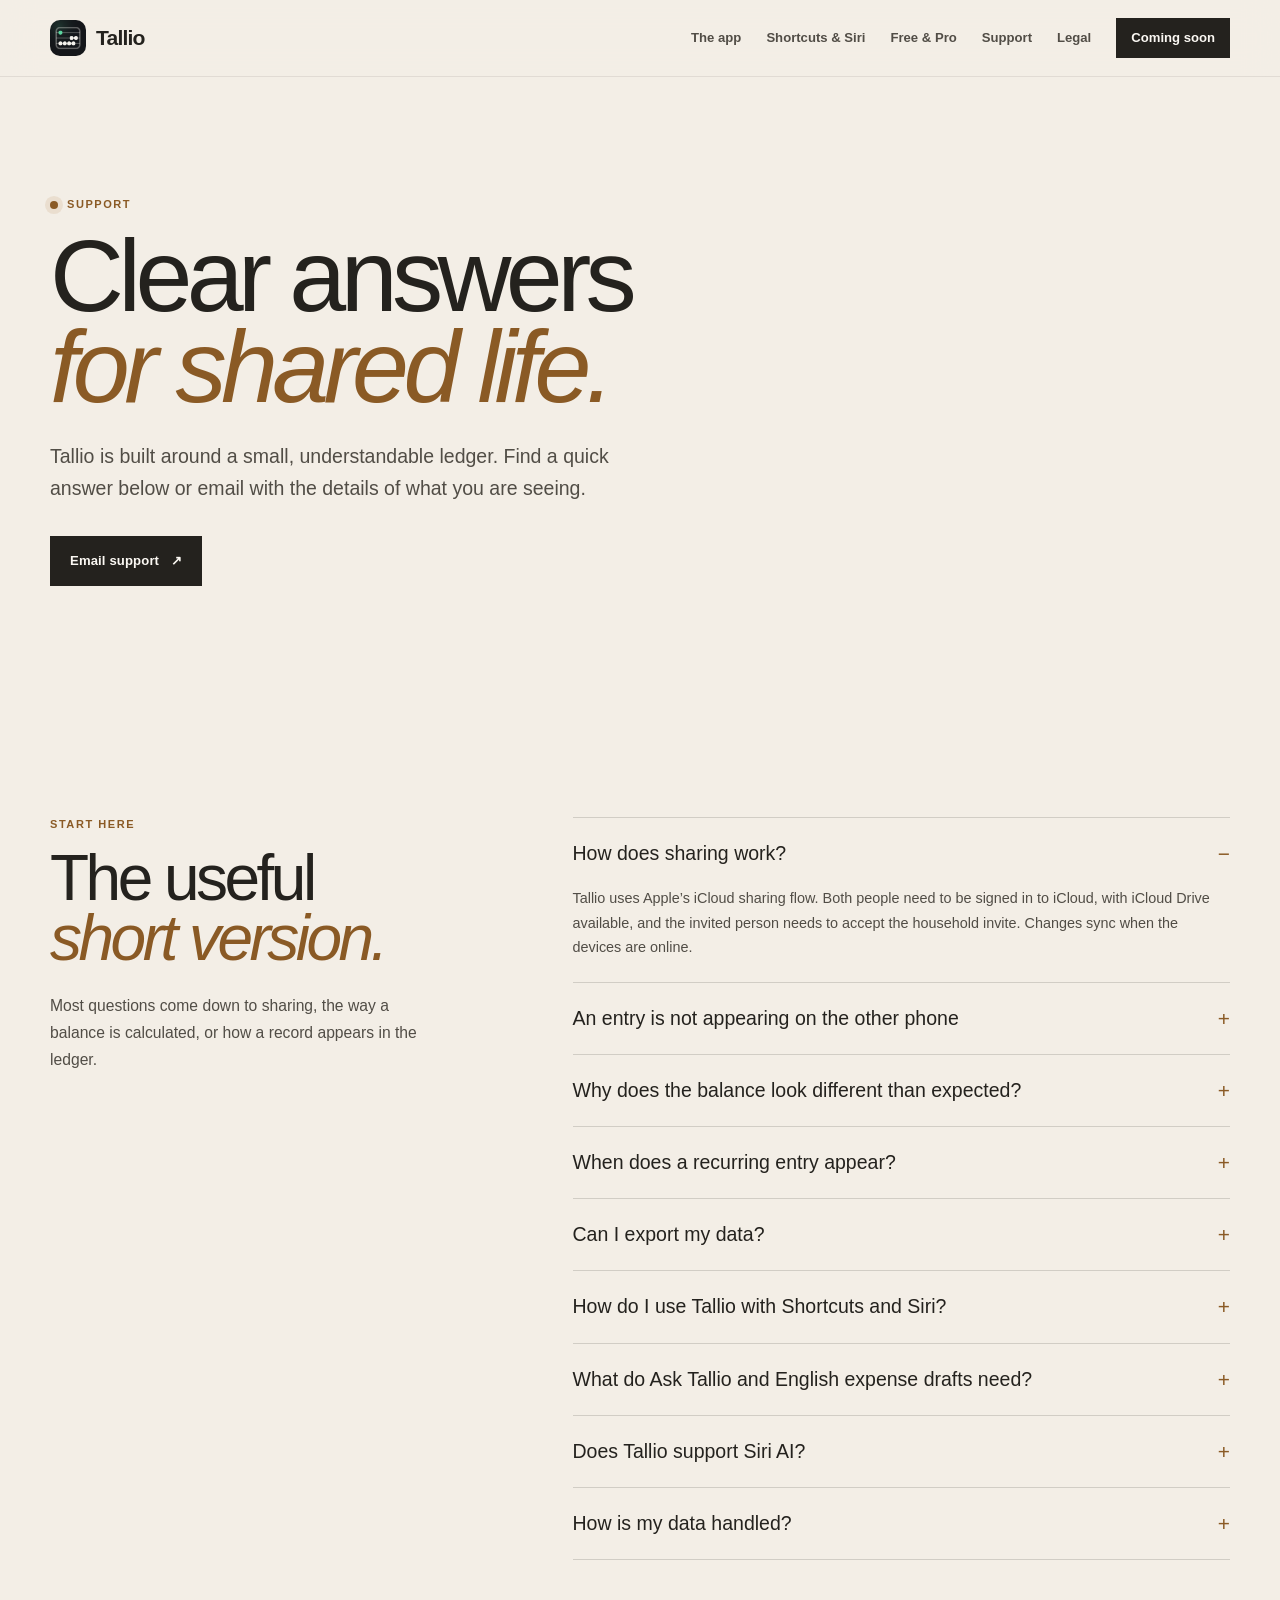
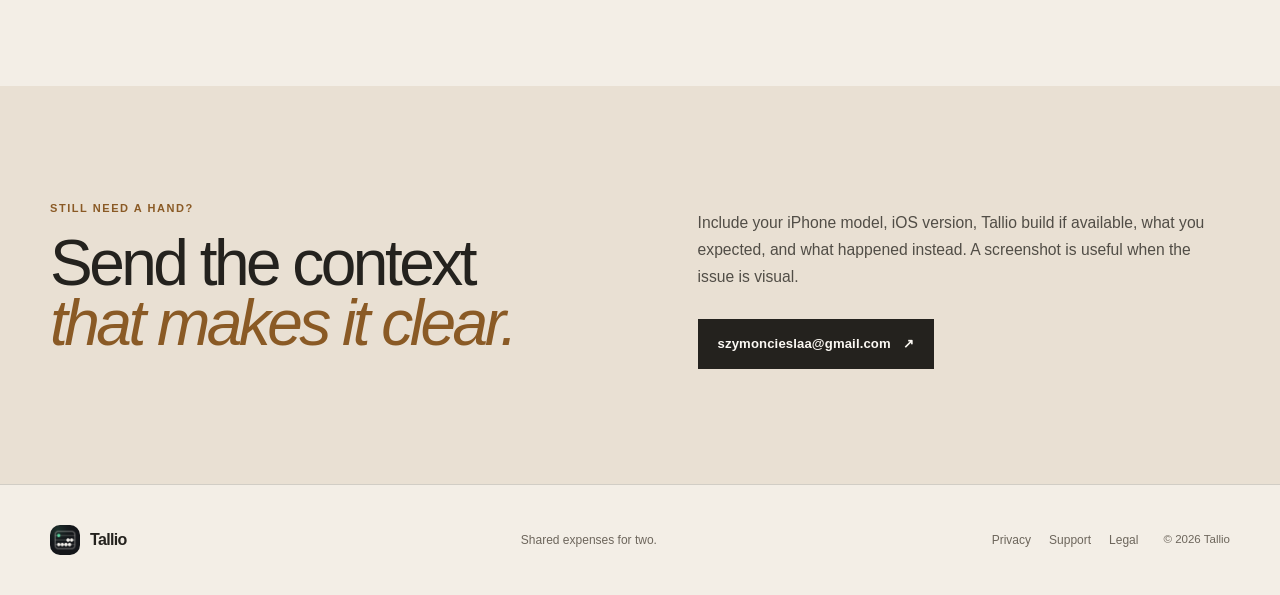
==== support.html @ 50a0b6ea "Use sans-serif typography throughout the website" ====
<!doctype html>
<html lang="en">
<head>
  <meta charset="utf-8">
  <meta name="viewport" content="width=device-width, initial-scale=1">
  <title>Tallio Support — help with your shared ledger</title>
  <meta name="description" content="Find answers about Tallio, iCloud sharing, expenses, recurring entries, privacy, and exporting your household ledger.">
  <link rel="canonical" href="https://ciesls.github.io/tallio/support.html">
  <meta property="og:type" content="website">
  <meta property="og:site_name" content="Tallio">
  <meta property="og:url" content="https://ciesls.github.io/tallio/support.html">
  <meta property="og:title" content="Tallio Support — help with your shared ledger">
  <meta property="og:description" content="Answers about Tallio, iCloud sharing, expenses, recurring entries, privacy, and exporting your household ledger.">
  <meta property="og:image" content="https://ciesls.github.io/tallio/social-preview-20260922-sans.png">
  <meta property="og:image:type" content="image/png">
  <meta property="og:image:width" content="1200">
  <meta property="og:image:height" content="630">
  <meta property="og:image:alt" content="Tallio — Shared life. Clear balance. A private shared ledger for two, with the current app in an iPhone 17 Pro frame.">
  <meta name="twitter:card" content="summary_large_image">
  <meta name="twitter:title" content="Tallio Support">
  <meta name="twitter:description" content="Answers about Tallio, iCloud sharing, expenses, recurring entries, privacy, and exporting your household ledger.">
  <meta name="twitter:image" content="https://ciesls.github.io/tallio/social-preview-20260922-sans.png">
  <meta name="twitter:image:alt" content="Tallio — Shared life. Clear balance. A private shared ledger for two.">
  <link rel="icon" type="image/x-icon" href="favicon-20260909.ico">
  <link rel="icon" type="image/png" sizes="32x32" href="favicon-32-20260909.png">
  <link rel="icon" type="image/png" sizes="192x192" href="favicon-192-20260909.png">
  <link rel="apple-touch-icon" sizes="180x180" href="apple-touch-icon-20260909.png">
  <link rel="stylesheet" href="styles.css?v=20260922a">
</head>
<body>
  <a class="skip-link" href="#main">Skip to content</a>
  <header class="site-header"><div class="shell header-inner"><a class="brand" href="index.html" aria-label="Tallio home"><img src="app-icon.png" alt="" width="36" height="36"><span>Tallio</span></a><button class="menu-toggle" type="button" aria-expanded="false" aria-controls="site-nav">Menu</button><nav id="site-nav" class="site-nav" aria-label="Main navigation"><a href="index.html#tour">The app</a><a href="index.html#shortcuts">Shortcuts &amp; Siri</a><a href="index.html#plans">Free &amp; Pro</a><a href="support.html">Support</a><a href="legal/privacy.html">Legal</a><a class="nav-cta" href="index.html#launch">Coming soon</a></nav></div></header>
  <main id="main">
    <section class="support-hero shell"><p class="eyebrow"><span class="eyebrow-mark" aria-hidden="true"></span> Support</p><h1>Clear answers<br><em>for shared life.</em></h1><p class="hero-lede">Tallio is built around a small, understandable ledger. Find a quick answer below or email with the details of what you are seeing.</p><a class="button button-dark" href="mailto:szymoncieslaa@gmail.com?subject=Tallio%20support">Email support <span aria-hidden="true">↗</span></a></section>
    <section class="support-grid shell section-space"><div class="support-intro"><p class="section-kicker">Start here</p><h2>The useful<br><em>short version.</em></h2><p class="body-copy">Most questions come down to sharing, the way a balance is calculated, or how a record appears in the ledger.</p></div><div class="faq-list support-list"><details open><summary>How does sharing work?</summary><p>Tallio uses Apple’s iCloud sharing flow. Both people need to be signed in to iCloud, with iCloud Drive available, and the invited person needs to accept the household invite. Changes sync when the devices are online.</p></details><details><summary>An entry is not appearing on the other phone</summary><p>Check that both devices are online, signed in to the intended Apple Account, and that the household invitation was accepted. If the device is offline or in Airplane Mode, its changes wait until it reconnects.</p></details><details><summary>Why does the balance look different than expected?</summary><p>The balance includes who paid each expense, each person’s share, and recorded settlements. Review the relevant entries and check whether an expense or settlement was entered twice.</p></details><details><summary>When does a recurring entry appear?</summary><p>Due entries are added when the person who created the household opens Tallio on or after the due date, then sync to the other phone. Open the Recurring tab to see the next scheduled date and the rule’s current state.</p></details><details><summary>Can I export my data?</summary><p>CSV export is a Pro feature. Tallio Pro is a one-time purchase, not a subscription. In Settings, choose Export CSV to export every expense and settlement, across all dates.</p></details><details id="shortcuts-help"><summary>How do I use Tallio with Shortcuts and Siri?</summary><p>Open Settings in Tallio and find the Shortcuts recipes. The grocery and partner-payment guides help you configure the existing Add Expense and Add Settlement actions. You can also check your balance or open a section with Siri. The basic Add Expense action uses an equal 50/50 split; review the selected action’s options when building your shortcut. Household setup and device authentication may be required.</p></details><details><summary>What do Ask Tallio and English expense drafts need?</summary><p>Both require Tallio Pro and an available English on-device Apple Intelligence model on a compatible iPhone. For spending, invoke “Ask Tallio” and answer its question prompt with one household category and a date range. If interpretation is unavailable, use Analyze Household Spending with explicit category and dates.</p><p>For expense drafts, add Draft Expenses from English Text to a shortcut. Tallio opens a review for up to five expenses; check the details and confirm before anything is saved. Unsupported items are left for manual entry. These two features currently accept English only, even when the app uses Polish.</p></details><details><summary>Does Tallio support Siri AI?</summary><p>Tallio provides App Intents for Siri and Shortcuts, plus iOS 27 system actions to search Activity and open an entry. Siri AI availability and request routing depend on Apple, your device, language and region. See <a href="https://support.apple.com/guide/iphone/get-started-with-siri-ai-iphv6zwrg8jvfgr/27/ios/27">Apple’s Siri AI requirements</a>. Core Tallio actions do not require its English AI features.</p></details><details><summary>How is my data handled?</summary><p>Tallio uses iCloud and Apple’s sharing infrastructure for the shared ledger. Read the <a href="legal/privacy.html">privacy policy</a> for the full explanation of storage, sharing, and deletion.</p></details></div></section>
    <section class="contact-band"><div class="shell contact-inner"><div><p class="section-kicker">Still need a hand?</p><h2>Send the context<br><em>that makes it clear.</em></h2></div><div><p class="body-copy">Include your iPhone model, iOS version, Tallio build if available, what you expected, and what happened instead. A screenshot is useful when the issue is visual.</p><a class="button button-dark" href="mailto:szymoncieslaa@gmail.com?subject=Tallio%20support&amp;body=What%20happened%3A%0AWhat%20I%20expected%3A%0AiPhone%20model%3A%0AiOS%20version%3A%0ATallio%20build%3A%0A">szymoncieslaa@gmail.com <span aria-hidden="true">↗</span></a></div></div></section>
  </main>
  <footer class="site-footer"><div class="shell footer-inner"><a class="brand" href="index.html"><img src="app-icon.png" alt="" width="30" height="30"><span>Tallio</span></a><p>Shared expenses for two.</p><nav aria-label="Footer navigation"><a href="index.html#privacy">Privacy</a><a href="support.html">Support</a><a href="legal/privacy.html">Legal</a></nav><small>© 2026 Tallio</small></div></footer>
  <script src="script.js"></script>
</body>
</html>
---- styles.css ----
@charset "UTF-8";
:root { --paper:#f3eee6; --paper-deep:#e9e0d3; --paper-light:#fbf8f3; --ink:#24221e; --ink-soft:#514d46; --ink-faint:#6d665c; --line:rgba(36,34,30,.16); --line-light:rgba(36,34,30,.09); --gold:#8a5a25; --gold-light:#d4a963; --shell:min(1180px,calc(100% - 48px)); }
* { box-sizing:border-box; }
html { scroll-behavior:smooth; scroll-padding-top:88px; background:var(--paper); overflow-x:clip; }
body { margin:0; color:var(--ink); background:var(--paper); font-family:ui-sans-serif,-apple-system,BlinkMacSystemFont,"Segoe UI",sans-serif; font-size:16px; line-height:1.5; text-rendering:optimizeLegibility; overflow-x:hidden; }
body::before { content:""; position:fixed; inset:0; z-index:-1; pointer-events:none; opacity:.16; background-image:url("data:image/svg+xml,%3Csvg viewBox='0 0 180 180' xmlns='http://www.w3.org/2000/svg'%3E%3Cfilter id='n'%3E%3CfeTurbulence type='fractalNoise' baseFrequency='.85' numOctaves='3' stitchTiles='stitch'/%3E%3C/filter%3E%3Crect width='100%25' height='100%25' filter='url(%23n)' opacity='.12'/%3E%3C/svg%3E"); mix-blend-mode:multiply; }
a { color:inherit; text-decoration:none; } img { display:block; max-width:100%; } button { font:inherit; } ::selection { color:var(--paper-light); background:var(--ink); } :focus-visible { outline:3px solid var(--gold); outline-offset:4px; }
.shell { width:var(--shell); margin-inline:auto; }
.skip-link { position:fixed; top:10px; left:16px; z-index:100; padding:8px 12px; color:var(--paper-light); background:var(--ink); transform:translateY(-150%); transition:transform .2s ease; } .skip-link:focus { transform:translateY(0); }
.site-header { position:sticky; top:0; z-index:50; border-bottom:1px solid var(--line-light); background:rgba(243,238,230,.92); backdrop-filter:blur(16px); }
.header-inner { min-height:76px; display:flex; align-items:center; justify-content:space-between; gap:28px; }
.brand { display:inline-flex; align-items:center; gap:10px; color:var(--ink); font-family:-apple-system,BlinkMacSystemFont,"Segoe UI",sans-serif; font-size:1.32rem; font-weight:700; letter-spacing:-.04em; } .brand img { border-radius:10px; }
.site-nav { display:flex; align-items:center; gap:25px; color:var(--ink-soft); font-size:.82rem; font-weight:600; } .site-nav a { transition:color .2s ease; } .site-nav a:hover,.site-nav a[aria-current="page"] { color:var(--gold); } .site-nav .nav-cta { padding:10px 15px; color:var(--paper-light); background:var(--ink); } .site-nav .nav-cta:hover { color:var(--paper-light); background:var(--gold); }
.menu-toggle { display:none; border:0; color:var(--ink); background:transparent; font-size:.82rem; font-weight:700; }
.hero { min-height:min(760px,calc(100vh - 76px)); display:grid; grid-template-columns:minmax(0,1.05fr) minmax(360px,.95fr); align-items:center; gap:clamp(28px,5vw,75px); padding-block:80px 70px; }
.hero-copy { position:relative; z-index:2; padding-block:30px; } .eyebrow,.section-kicker,.feature-number { margin:0; color:var(--gold); font-size:.69rem; font-weight:800; letter-spacing:.14em; line-height:1.4; text-transform:uppercase; } .eyebrow { display:flex; align-items:center; gap:9px; } .eyebrow-mark { width:8px; height:8px; display:inline-block; border-radius:50%; background:var(--gold); box-shadow:0 0 0 5px rgba(168,117,53,.13); }
h1,h2,h3 { margin:0; font-family:-apple-system,BlinkMacSystemFont,"Segoe UI",sans-serif; font-weight:400; letter-spacing:-.055em; } h1 { max-width:720px; margin-top:22px; font-size:clamp(4rem,7.2vw,7rem); line-height:.88; } h1 em,h2 em { color:var(--gold); font-style:italic; }
.hero-lede { max-width:490px; margin:28px 0 0; color:var(--ink-soft); font-size:clamp(1.05rem,1.8vw,1.22rem); line-height:1.65; } .hero-actions { display:flex; flex-wrap:wrap; align-items:center; gap:22px; margin-top:34px; }
.button { display:inline-flex; align-items:center; justify-content:center; gap:12px; min-height:50px; padding:0 19px; border:1px solid transparent; font-size:.82rem; font-weight:750; letter-spacing:.01em; transition:transform .2s ease,background .2s ease,color .2s ease; } .button:hover { transform:translateY(-2px); } .button-dark { color:var(--paper-light); background:var(--ink); } .button-dark:hover { color:var(--paper-light); background:var(--gold); }
.text-link { display:inline-flex; align-items:center; gap:8px; color:var(--ink); font-size:.82rem; font-weight:750; border-bottom:1px solid var(--gold); padding-bottom:3px; } .text-link:hover { color:var(--gold); }
.availability { margin:38px 0 0; color:var(--ink-faint); font-size:.73rem; font-weight:650; letter-spacing:.04em; } .availability span:first-child { color:var(--gold); margin-right:6px; } .availability .dot { margin-inline:6px; }
.hero-visual { position:relative; min-height:610px; display:grid; place-items:center; } .hero-visual::before { content:""; position:absolute; width:min(44vw,540px); aspect-ratio:1; border:1px solid var(--line); border-radius:50%; transform:rotate(-18deg); } .hero-visual::after { content:""; position:absolute; width:min(31vw,380px); aspect-ratio:1; border:1px solid var(--gold-light); border-radius:50%; transform:translate(28px,-8px) rotate(20deg); opacity:.7; }
.device { position:relative; z-index:1; overflow:visible; filter:drop-shadow(0 28px 35px rgba(54,43,29,.24)) drop-shadow(0 4px 8px rgba(54,43,29,.12)); } .device img { width:100%; height:auto; } .device-link { display:block; }
.device-hero { width:min(300px,56%); transform:rotate(4deg); } .hero-scribble { position:absolute; top:8%; left:4%; z-index:2; color:var(--gold); font-family:"Bradley Hand","Segoe Print",cursive; font-size:.9rem; transform:rotate(-8deg); } .hero-note { position:absolute; z-index:3; display:grid; gap:3px; padding:12px 15px; color:var(--ink); background:rgba(251,248,243,.9); border:1px solid var(--line); box-shadow:7px 10px 20px rgba(54,43,29,.08); } .hero-note span { color:var(--ink-faint); font-size:.63rem; letter-spacing:.1em; text-transform:uppercase; } .hero-note strong { font-family:-apple-system,BlinkMacSystemFont,"Segoe UI",sans-serif; font-size:1rem; font-weight:400; } .note-balance { right:4%; top:24%; transform:rotate(5deg); } .note-private { bottom:16%; left:4%; transform:rotate(-5deg); }
.section-rule { border-top:1px solid var(--line); } .manifesto { padding-block:100px; } .manifesto-grid { display:grid; grid-template-columns:.7fr 1.3fr; gap:40px; } h2 { font-size:clamp(2.9rem,5.8vw,5.6rem); line-height:.95; } .manifesto h2 { max-width:790px; } .body-copy { max-width:560px; margin:24px 0 0; color:var(--ink-soft); font-size:.98rem; line-height:1.72; } .manifesto .body-copy { max-width:490px; margin-top:31px; }
.section-space { padding-block:126px; } .section-heading { max-width:640px; margin-bottom:88px; } .section-heading h2 { margin-top:15px; } .section-heading .body-copy { margin-top:24px; } .section-note { margin:18px 0 0; color:var(--ink-faint); font-size:.75rem; }
.feature-row { display:grid; grid-template-columns:minmax(0,1fr) minmax(280px,.72fr); align-items:center; gap:clamp(40px,9vw,140px); min-height:640px; margin-bottom:112px; } .feature-row-reverse { grid-template-columns:minmax(280px,.72fr) minmax(0,1fr); } .feature-row-reverse .feature-image { order:2; } .feature-row-reverse .feature-copy { order:1; }
.feature-image { min-height:560px; position:relative; display:grid; place-items:center; } .feature-image::before { content:""; position:absolute; inset:8%; border:1px solid var(--line); border-radius:50%; transform:rotate(-15deg); } .feature-image::after { content:""; position:absolute; inset:19% 20% 18% 17%; border:1px solid var(--line-light); border-radius:50%; transform:rotate(17deg); } .image-paper::before { background:var(--paper-deep); border-color:transparent; transform:rotate(4deg); } .image-ochre::before { background:#e1ceae; border-color:transparent; transform:rotate(-7deg); } .image-sand::before { background:#eadcca; border-color:transparent; transform:rotate(6deg); } .image-ink::before { background:#d9d7cf; border-color:transparent; transform:rotate(5deg); }
.device-large { width:min(270px,60%); } .device-medium { width:min(245px,64%); transform:rotate(-3deg); } .feature-copy { max-width:430px; } .feature-number span { color:var(--ink-faint); } .feature-copy h3,.duo-copy h3 { margin-top:17px; font-size:clamp(2rem,3.2vw,3.25rem); line-height:.98; } .feature-copy .body-copy { margin-top:23px; } .feature-aside { max-width:290px; margin:38px 0 0; padding-top:15px; border-top:1px solid var(--line); color:var(--gold); font-family:-apple-system,BlinkMacSystemFont,"Segoe UI",sans-serif; font-size:1.1rem; font-style:italic; line-height:1.35; }
.plain-list { display:grid; gap:11px; margin:30px 0 0; padding:0; list-style:none; color:var(--ink-soft); font-size:.86rem; } .plain-list li { display:flex; gap:10px; align-items:baseline; } .plain-list li::before { content:"✦"; color:var(--gold); font-size:.63rem; } .feature-copy .text-link { margin-top:33px; }
.feature-duo { display:grid; grid-template-columns:1fr 1fr; gap:clamp(30px,7vw,100px); margin-top:30px; } .duo-item { display:grid; grid-template-columns:minmax(150px,.8fr) 1fr; align-items:center; gap:28px; padding-top:38px; border-top:1px solid var(--line); } .duo-image { min-height:340px; display:grid; place-items:center; background:var(--paper-deep); } .duo-item:nth-child(2) .duo-image { background:#ded1bd; } .device-small { width:min(155px,70%); } .duo-copy h3 { font-size:clamp(1.7rem,2.4vw,2.35rem); } .duo-copy .body-copy { font-size:.88rem; }
.section-band { background:var(--ink); color:var(--paper-light); } .how { padding-block:112px; } .how-inner { display:grid; grid-template-columns:.8fr 1.2fr; gap:clamp(40px,11vw,160px); } .how .section-kicker { color:var(--gold-light); } .how .body-copy { color:#bcb4a8; } .how h2 em { color:var(--gold-light); } .steps { display:grid; gap:0; margin:0; padding:0; list-style:none; } .steps li { display:grid; grid-template-columns:54px 1fr; gap:22px; padding-block:24px; border-top:1px solid rgba(243,238,230,.2); } .steps li:last-child { border-bottom:1px solid rgba(243,238,230,.2); } .step-number { color:var(--gold-light); font-size:.7rem; font-weight:800; letter-spacing:.12em; } .steps h3 { font-size:1.65rem; letter-spacing:-.03em; } .steps p { max-width:470px; margin:8px 0 0; color:#bcb4a8; font-size:.9rem; line-height:1.6; }
.plans-heading { margin-bottom:60px; } .plan-table { border-top:1px solid var(--line); } .plan-table-head,.plan-row { display:grid; grid-template-columns:minmax(220px,1.5fr) .5fr .5fr; gap:20px; padding:17px 0; border-bottom:1px solid var(--line); } .plan-table-head { color:var(--ink-faint); font-size:.68rem; font-weight:800; letter-spacing:.13em; text-transform:uppercase; } .plan-row { color:var(--ink-soft); font-size:.88rem; } .plan-row>:not(:first-child),.plan-table-head>:not(:first-child) { text-align:center; } .check { color:var(--gold); font-weight:800; } .dash { color:var(--ink-faint); } .plan-note { margin:22px 0 0; color:var(--ink-faint); font-size:.75rem; }
.privacy-band { padding-block:110px; color:var(--paper-light); background:#3a3933; } .privacy-inner { display:grid; grid-template-columns:.7fr 1.1fr .55fr; align-items:center; gap:35px; } .privacy-inner .section-kicker { color:var(--gold-light); } .privacy-inner h2 em { color:var(--gold-light); } .privacy-inner .body-copy { color:#d2cbc0; } .privacy-inner a { color:var(--gold-light); border-bottom:1px solid var(--gold-light); } .privacy-stamp { justify-self:end; width:142px; aspect-ratio:1; display:grid; place-content:center; text-align:center; border:1px solid var(--gold-light); border-radius:50%; color:var(--gold-light); transform:rotate(9deg); } .privacy-stamp span { font-size:.6rem; letter-spacing:.13em; text-transform:uppercase; } .privacy-stamp strong { margin-top:6px; font-family:-apple-system,BlinkMacSystemFont,"Segoe UI",sans-serif; font-size:1.2rem; font-weight:400; line-height:1; }
.faq { display:grid; grid-template-columns:.72fr 1.28fr; gap:clamp(40px,10vw,150px); } .faq-heading h2 { margin-top:15px; } .faq-list { border-top:1px solid var(--line); } details { border-bottom:1px solid var(--line); } summary { display:flex; align-items:center; justify-content:space-between; gap:24px; padding:20px 0; cursor:pointer; list-style:none; font-family:-apple-system,BlinkMacSystemFont,"Segoe UI",sans-serif; font-size:1.22rem; } summary::-webkit-details-marker { display:none; } summary::after { content:"+"; color:var(--gold); font-family:ui-sans-serif,sans-serif; font-size:1.3rem; font-weight:300; } details[open] summary::after { content:"−"; } details p { max-width:630px; margin:-3px 0 22px; color:var(--ink-soft); font-size:.9rem; line-height:1.7; } details p a { color:var(--gold); border-bottom:1px solid var(--gold); }
.launch { padding-block:110px 132px; } .launch-inner { max-width:800px; padding:66px clamp(26px,7vw,100px); background:var(--paper-light); border:1px solid var(--line); } .launch h2 { margin-top:18px; font-size:clamp(3.1rem,6vw,6rem); } .launch .body-copy { max-width:450px; }
.site-footer { border-top:1px solid var(--line); } .footer-inner { min-height:110px; display:grid; grid-template-columns:1fr 1fr auto auto; align-items:center; gap:25px; color:var(--ink-faint); font-size:.75rem; } .footer-inner .brand { font-size:1rem; } .footer-inner p { margin:0; } .footer-inner nav { display:flex; gap:18px; } .footer-inner a:hover { color:var(--gold); } .footer-inner small { font-size:.72rem; }
.support-hero { padding-block:120px 105px; } .support-hero h1 { max-width:800px; margin-top:19px; font-size:clamp(4rem,8vw,7rem); } .support-hero .hero-lede { max-width:560px; } .support-hero .button { margin-top:32px; } .support-grid { display:grid; grid-template-columns:.75fr 1.25fr; gap:clamp(40px,10vw,145px); } .support-intro h2 { margin-top:15px; font-size:clamp(2.8rem,5vw,5rem); } .support-list details p { max-width:680px; } .contact-band { padding-block:100px 115px; background:var(--paper-deep); } .contact-inner { display:grid; grid-template-columns:1fr 1fr; gap:clamp(35px,9vw,130px); align-items:center; } .contact-inner h2 { margin-top:16px; font-size:clamp(2.8rem,5vw,5rem); } .contact-inner .button { margin-top:28px; }
@media (max-width:800px) { :root { --shell:min(100% - 36px,620px); } .header-inner { min-height:68px; } .js-enabled .menu-toggle { display:block; padding:8px 0 8px 15px; } .site-nav { flex-wrap:wrap; justify-content:flex-end; } .js-enabled .site-nav { position:absolute; top:68px; left:0; right:0; display:none; align-items:stretch; gap:0; padding:8px 18px; border-bottom:1px solid var(--line); background:var(--paper); } .js-enabled .site-nav.is-open { display:grid; } .site-nav a { padding:13px 0; border-bottom:1px solid var(--line-light); } .site-nav .nav-cta { margin:9px 0 5px; padding:12px 14px; text-align:center; border-bottom:0; } .hero { min-height:auto; display:flex; flex-direction:column; align-items:stretch; gap:55px; padding-block:75px 80px; } h1 { font-size:clamp(3.7rem,17vw,6.7rem); } .hero-visual { min-height:560px; } .hero-visual::before { width:90vw; max-width:490px; } .hero-visual::after { width:67vw; max-width:370px; } .device-hero { width:min(274px,65%); } .note-balance { right:0; } .note-private { left:0; } .manifesto-grid,.how-inner,.faq,.support-grid { grid-template-columns:1fr; gap:45px; } .manifesto { padding-block:80px; } .section-space { padding-block:90px; } .section-heading { margin-bottom:57px; } .feature-row,.feature-row-reverse { grid-template-columns:1fr; gap:45px; min-height:0; margin-bottom:90px; } .feature-row-reverse .feature-image,.feature-row-reverse .feature-copy { order:initial; } .feature-image { min-height:490px; } .feature-duo { grid-template-columns:1fr; gap:60px; } .duo-item { grid-template-columns:minmax(145px,.75fr) 1fr; } .privacy-inner { grid-template-columns:1fr; gap:30px; } .privacy-stamp { justify-self:start; } .launch { padding-block:85px 100px; } .footer-inner { grid-template-columns:1fr 1fr; gap:16px; padding-block:25px; } .footer-inner nav { justify-self:end; } .footer-inner small { grid-column:1 / -1; } .support-hero { padding-block:85px 75px; } .contact-inner { grid-template-columns:1fr; gap:35px; } }
@media (max-width:480px) { :root { --shell:calc(100% - 32px); } .hero { padding-top:58px; } .hero-visual { min-height:500px; } .device-hero { width:63%; } .hero-note { padding:10px 11px; } .hero-note strong { font-size:.84rem; } .hero-scribble { left:0; } .feature-image { min-height:410px; } .device-large,.device-medium { width:58%; } .duo-item { grid-template-columns:1fr; } .duo-image { min-height:330px; } .plan-table-head,.plan-row { grid-template-columns:minmax(130px,1.4fr) .6fr .6fr; gap:7px; } .plan-row { font-size:.78rem; } .footer-inner { grid-template-columns:1fr; } .footer-inner nav { justify-self:start; } }
@media (prefers-reduced-motion:reduce) { *,*::before,*::after { scroll-behavior:auto!important; transition-duration:.01ms!important; animation-duration:.01ms!important; } }

/* Privacy page layout, shared with the former legal-site design. */
.legal-main { width:min(860px,calc(100% - 48px)) !important; margin:0 auto !important; padding:88px 0 90px !important; display:block !important; }
.legal-main > span:first-child { display:inline-flex !important; margin:0; color:var(--gold) !important; font-size:.69rem !important; font-weight:800 !important; letter-spacing:.14em !important; line-height:1.4; text-transform:uppercase; }
.legal-main h1 { max-width:780px; margin:20px 0 12px !important; color:var(--ink) !important; font-family:-apple-system,BlinkMacSystemFont,"Segoe UI",sans-serif !important; font-size:clamp(3.2rem,7vw,6.2rem) !important; font-weight:400 !important; line-height:.92 !important; letter-spacing:-.055em !important; }
.legal-updated { margin:0 0 44px !important; color:var(--ink-faint) !important; font-size:.76rem !important; font-weight:700; letter-spacing:.08em; text-transform:uppercase; }
.legal-intro { max-width:680px; margin:0 0 52px !important; color:var(--ink-soft) !important; font-family:-apple-system,BlinkMacSystemFont,"Segoe UI",sans-serif; font-size:1.2rem !important; line-height:1.62 !important; }
.pagenav { display:flex; flex-wrap:wrap; gap:8px; margin:0 0 56px; padding:20px; border:1px solid var(--line); background:rgba(251,248,243,.65); }
.pagenav span.eyebrow { flex-basis:100%; color:var(--gold) !important; font-size:.68rem; font-weight:800; letter-spacing:.12em; text-transform:uppercase; }
.pagenav a { padding:8px 12px; border:1px solid var(--line); color:var(--ink-soft) !important; font-size:.8rem; }
.pagenav a:hover,.pagenav a:focus-visible { color:var(--gold) !important; border-color:var(--gold-light); }
.rail { position:fixed; left:max(18px,calc((100vw - 860px) / 2 - 172px)); top:52%; transform:translateY(-50%); z-index:40; display:none; gap:3px; padding:6px 0; }
.rail a { display:flex; align-items:center; gap:12px; padding:7px 0; color:var(--ink-faint); font-size:.72rem; font-weight:600; letter-spacing:.075em; text-transform:uppercase; transition:color .2s; }
.rail a.on { color:var(--gold); }
.rail .bar { height:1px; width:14px; background:var(--line); transition:width .24s ease,background .24s ease; }
.rail a.on .bar { width:30px; background:var(--gold); }
.legal-main > section { padding:30px 0 34px !important; border-top:1px solid var(--line) !important; }
.legal-main > section h2 { margin:0 0 12px !important; color:var(--ink) !important; font-family:-apple-system,BlinkMacSystemFont,"Segoe UI",sans-serif !important; font-size:1.7rem !important; font-weight:400 !important; line-height:1.08; letter-spacing:-.045em !important; }
.legal-main > section p,.legal-main > section ul { max-width:690px; margin:0 0 16px !important; color:var(--ink-soft) !important; font-size:.98rem !important; line-height:1.78 !important; }
.legal-main > section p:last-child { margin-bottom:0 !important; }
.legal-main > section ul { padding-left:1.3rem; }
.legal-main > section li + li { margin-top:6px; }
.legal-main > section a,.legal-main > p a { color:var(--gold) !important; border-bottom:1px solid var(--gold-light); }
.legal-contact { max-width:690px; margin:18px 0 0 !important; padding:26px 0 0; border-top:1px solid var(--gold-light) !important; color:var(--ink-soft) !important; font-size:.96rem !important; line-height:1.7 !important; }
@media (min-width:1220px) { .rail { display:grid; } .pagenav { display:none; } }
@media (max-width:800px) {
  .legal-main { width:min(100% - 36px,620px) !important; padding-block:74px 76px !important; }
  .legal-main h1 { font-size:clamp(3.4rem,16vw,5.9rem) !important; }
  .legal-intro { font-size:1.1rem !important; }
  .rail { display:none !important; }
  .pagenav { margin-bottom:46px; }
}
@media (max-width:480px) {
  .legal-main { width:calc(100% - 32px) !important; }
  .legal-main h1 { font-size:clamp(3.3rem,17vw,5rem) !important; }
  .pagenav { padding:16px; }
  .pagenav a { font-size:.76rem; }
}

/* Analytics and Apple-native workflows. */
.automation-jump { margin-top:22px; }
.analytics-story { margin:0 0 112px; }
.analytics-intro { max-width:740px; margin-bottom:42px; }
.analytics-intro h3 { margin-top:18px; font-size:clamp(2.6rem,4.8vw,4.6rem); line-height:1; }
.analytics-pair { display:grid; grid-template-columns:1fr 1fr; gap:32px; }
.analytics-pair figure { margin:0; min-width:0; }
.analytics-canvas { display:grid; place-items:center; padding:38px 20px; background:var(--paper-deep); }
.analytics-pair figure:nth-child(2) .analytics-canvas { background:#e2e2d9; }
.analytics-canvas .device { width:min(270px,76%); }
.analytics-pair figcaption { display:grid; gap:8px; padding:23px 4px 0; }
.analytics-pair figcaption strong { font-family:-apple-system,BlinkMacSystemFont,"Segoe UI",sans-serif; font-weight:400; font-size:1.55rem; }
.analytics-pair figcaption span { color:var(--ink-soft); font-size:.88rem; line-height:1.6; }
.automation { background:#e9e0d3; }
.automation-heading { display:grid; grid-template-columns:1.2fr 1fr; gap:65px; align-items:end; margin-bottom:50px; }
.automation-heading h2 { margin-top:18px; }
.automation-grid { display:grid; grid-template-columns:repeat(3,minmax(0,1fr)); gap:20px; }
.automation-card { display:flex; flex-direction:column; padding:30px 26px; background:var(--paper-light,#fbf8f3); border:1px solid var(--line); }
.automation-card h3 { margin:18px 0 26px; font-size:clamp(1.8rem,2.6vw,2.5rem); line-height:1.07; }
.automation-card > p:not(.feature-number) { color:var(--ink-soft); font-size:.9rem; line-height:1.7; margin:18px 0 0; }
.action-example { min-height:130px; padding:19px; border-left:2px solid var(--gold); background:var(--paper); }
.example-label { display:block; color:var(--gold); font-size:.65rem; letter-spacing:.08em; font-weight:700; text-transform:uppercase; }
.action-example p { margin:13px 0 0; font-family:-apple-system,BlinkMacSystemFont,"Segoe UI",sans-serif; font-size:1.2rem; line-height:1.35; }
.feature-tag { display:block; margin-top:auto; padding-top:25px; color:var(--gold); font-size:.72rem; font-weight:700; }
.automation-foundation { display:grid; grid-template-columns:1fr 1fr; gap:70px; margin-top:55px; padding-top:35px; border-top:1px solid var(--line); }
.automation-foundation h3 { font-size:2rem; margin-top:15px; }
.automation-requirements p { color:var(--ink-soft); font-size:.82rem; line-height:1.7; margin:0 0 17px; }
@media(max-width:1000px) { .automation-grid { grid-template-columns:1fr; } .action-example { min-height:0; } .automation-card { padding:30px; } }
@media(max-width:800px) { .automation-heading,.automation-foundation { grid-template-columns:1fr; gap:25px; } .analytics-pair { gap:22px; } .analytics-canvas { padding:28px 10px; } .analytics-canvas .device { width:92%; } }
@media(max-width:480px) { .analytics-pair { grid-template-columns:1fr; gap:38px; } .analytics-canvas .device { width:72%; } .automation-card { padding:26px 22px; } .automation-heading h2 { font-size:3.15rem; } }
.automation { color:var(--ink); }
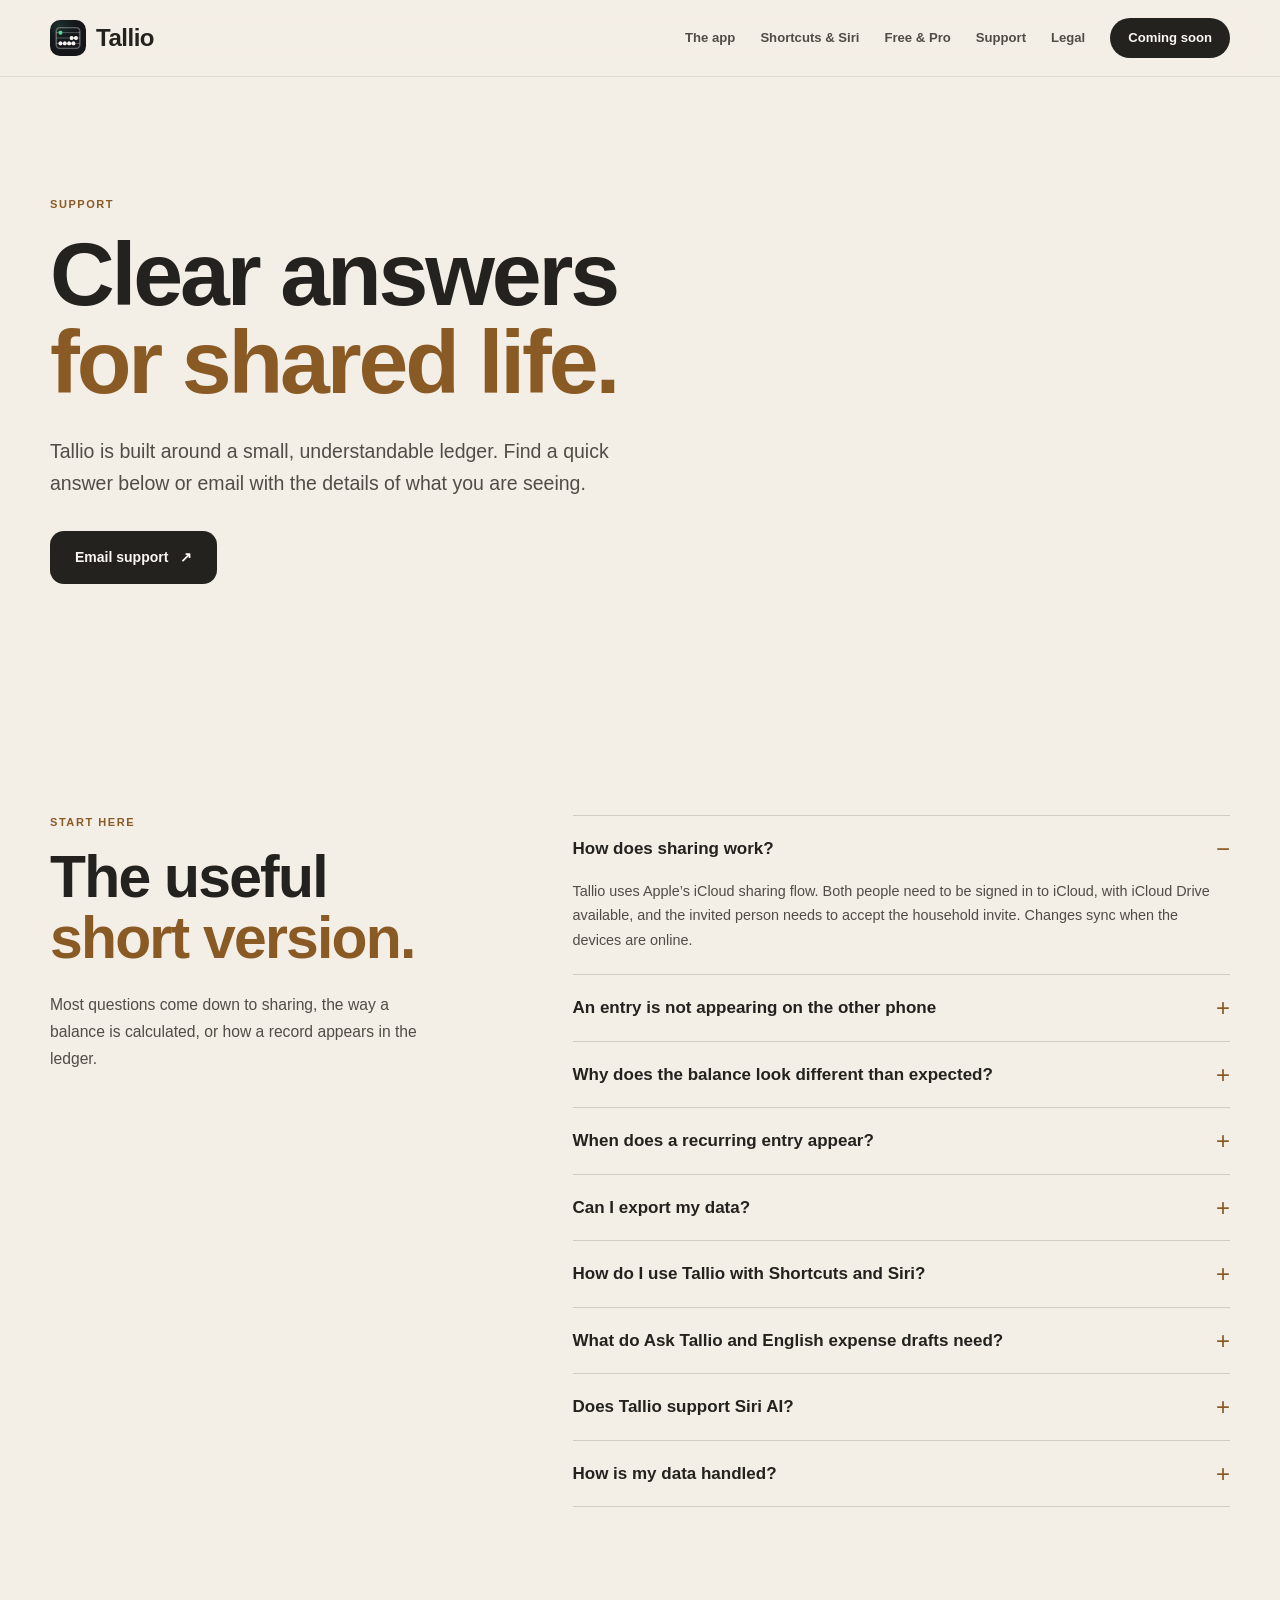
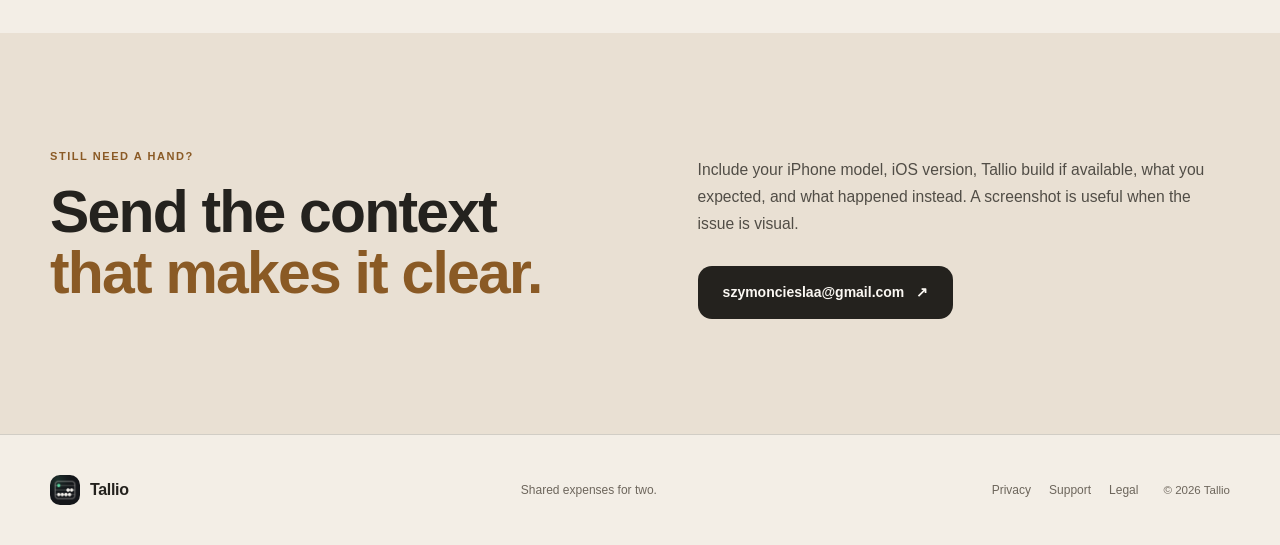
==== commit c09d1512: "Carry the product page styling to Support and Legal Support and Legal use styles.css, which still ha" ====
--- a/support.html
+++ b/support.html
@@ -25,7 +25,7 @@
   <link rel="icon" type="image/png" sizes="32x32" href="favicon-32-20260909.png">
   <link rel="icon" type="image/png" sizes="192x192" href="favicon-192-20260909.png">
   <link rel="apple-touch-icon" sizes="180x180" href="apple-touch-icon-20260909.png">
-  <link rel="stylesheet" href="styles.css?v=20260922a">
+  <link rel="stylesheet" href="styles.css?v=20260923a">
 </head>
 <body>
   <a class="skip-link" href="#main">Skip to content</a>
--- a/styles.css
+++ b/styles.css
@@ -109,3 +109,26 @@
 @media(max-width:800px) { .automation-heading,.automation-foundation { grid-template-columns:1fr; gap:25px; } .analytics-pair { gap:22px; } .analytics-canvas { padding:28px 10px; } .analytics-canvas .device { width:92%; } }
 @media(max-width:480px) { .analytics-pair { grid-template-columns:1fr; gap:38px; } .analytics-canvas .device { width:72%; } .automation-card { padding:26px 22px; } .automation-heading h2 { font-size:3.15rem; } }
 .automation { color:var(--ink); }
+
+/* Shared site design: keeps Support and Legal in step with the product page (product.css). */
+h1,h2,h3 { font-family:-apple-system,BlinkMacSystemFont,"SF Pro Display","Segoe UI",sans-serif; font-weight:700; letter-spacing:-.03em; }
+h1 { font-size:clamp(3.75rem,7vw,5.875rem); line-height:.98; letter-spacing:-.035em; }
+h2 { font-size:clamp(2.5rem,4.6vw,3.875rem); line-height:1.04; }
+h1 em,h2 em { font-style:normal; font-weight:inherit; }
+.support-hero h1 { font-size:clamp(3.75rem,7vw,5.875rem); }
+.support-intro h2,.contact-inner h2 { font-size:clamp(2.5rem,4.6vw,3.875rem); }
+.eyebrow-mark { display:none; }
+.brand { font-size:1.5rem; letter-spacing:-.02em; }
+.site-nav .nav-cta { padding:10px 18px; border-radius:999px; }
+.site-nav .nav-cta:hover { background:#3a372f; }
+.button { min-height:44px; padding:15px 24px; border-radius:14px; font-size:.875rem; font-weight:600; letter-spacing:0; }
+.button:hover { transform:none; }
+.button-dark:hover { background:#3a372f; }
+summary { font-size:1.0625rem; font-weight:650; }
+summary::after { font-size:1.5rem; font-weight:400; line-height:1; }
+.pagenav { border-radius:20px; }
+.pagenav a { border-radius:999px; }
+.legal-main h1 { font-size:clamp(3.75rem,7vw,5.875rem) !important; font-weight:700 !important; line-height:.98 !important; letter-spacing:-.035em !important; }
+.legal-main > section h2 { font-weight:700 !important; letter-spacing:-.02em !important; }
+@media (max-width:800px) { h1,.support-hero h1,.legal-main h1 { font-size:3.625rem !important; } }
+@media (max-width:520px) { h1,.support-hero h1,.legal-main h1 { font-size:3.3rem !important; } h2,.support-intro h2,.contact-inner h2 { font-size:2.375rem; } }
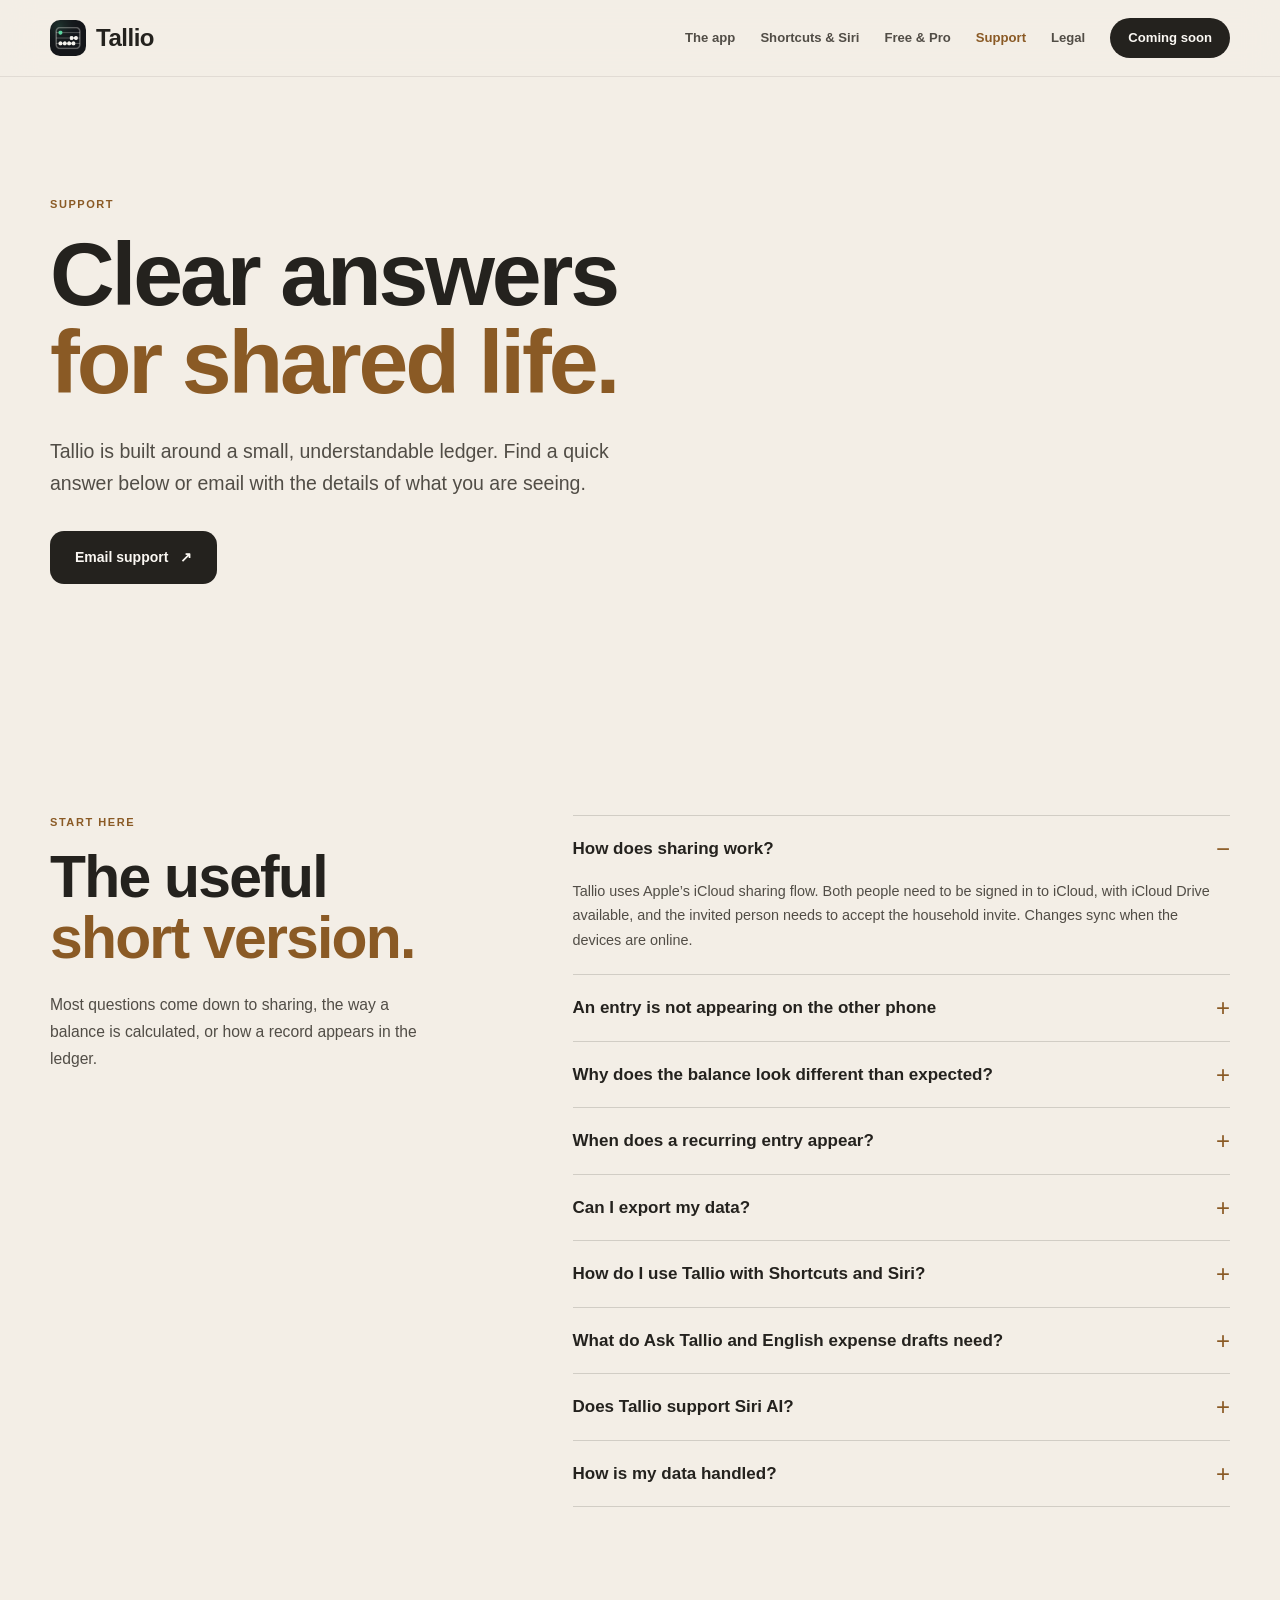
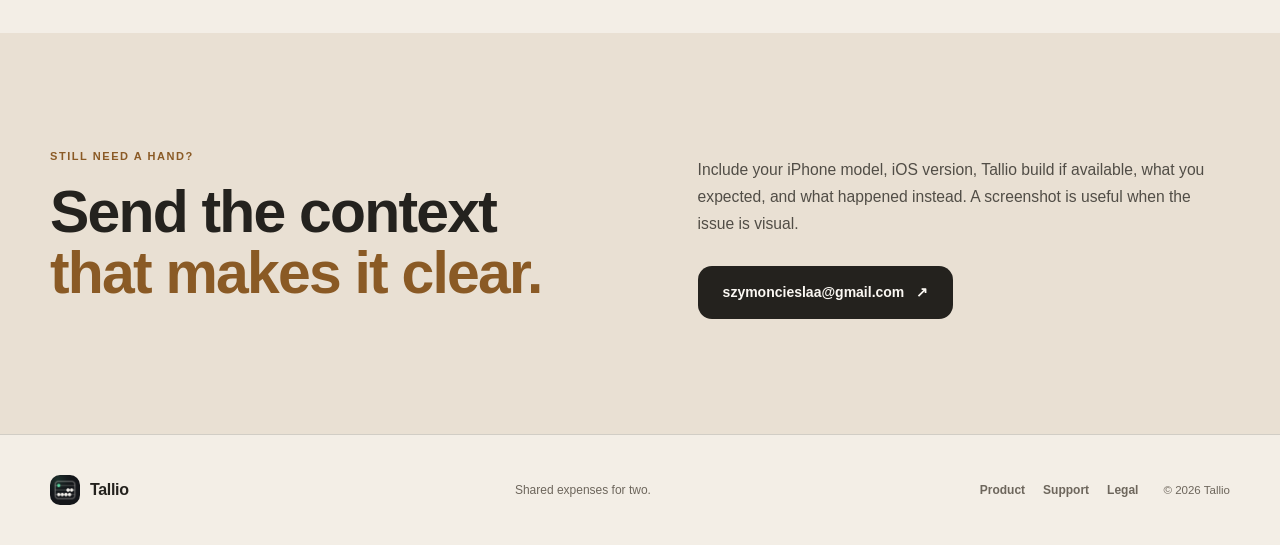
==== commit 8ab9dd13: "Share one header and footer across every page The home page had its own header, which hid Support an" ====
--- a/support.html
+++ b/support.html
@@ -25,17 +25,18 @@
   <link rel="icon" type="image/png" sizes="32x32" href="favicon-32-20260909.png">
   <link rel="icon" type="image/png" sizes="192x192" href="favicon-192-20260909.png">
   <link rel="apple-touch-icon" sizes="180x180" href="apple-touch-icon-20260909.png">
-  <link rel="stylesheet" href="styles.css?v=20260923a">
+  <link rel="stylesheet" href="styles.css?v=20260923b">
+  <link rel="stylesheet" href="site-chrome.css?v=20260923a">
 </head>
 <body>
   <a class="skip-link" href="#main">Skip to content</a>
-  <header class="site-header"><div class="shell header-inner"><a class="brand" href="index.html" aria-label="Tallio home"><img src="app-icon.png" alt="" width="36" height="36"><span>Tallio</span></a><button class="menu-toggle" type="button" aria-expanded="false" aria-controls="site-nav">Menu</button><nav id="site-nav" class="site-nav" aria-label="Main navigation"><a href="index.html#tour">The app</a><a href="index.html#shortcuts">Shortcuts &amp; Siri</a><a href="index.html#plans">Free &amp; Pro</a><a href="support.html">Support</a><a href="legal/privacy.html">Legal</a><a class="nav-cta" href="index.html#launch">Coming soon</a></nav></div></header>
+  <header class="site-header"><div class="header-inner"><a class="brand" href="index.html" aria-label="Tallio home"><img src="app-icon.png" alt="" width="36" height="36"><span>Tallio</span></a><button class="menu-toggle" type="button" aria-expanded="false" aria-controls="site-nav">Menu</button><nav id="site-nav" class="site-nav" aria-label="Main navigation"><a href="index.html#tour">The app</a><a href="index.html#shortcuts">Shortcuts &amp; Siri</a><a href="index.html#plans">Free &amp; Pro</a><a href="support.html" aria-current="page">Support</a><a href="legal/privacy.html">Legal</a><a class="nav-cta" href="index.html#launch">Coming soon</a></nav></div></header>
   <main id="main">
     <section class="support-hero shell"><p class="eyebrow"><span class="eyebrow-mark" aria-hidden="true"></span> Support</p><h1>Clear answers<br><em>for shared life.</em></h1><p class="hero-lede">Tallio is built around a small, understandable ledger. Find a quick answer below or email with the details of what you are seeing.</p><a class="button button-dark" href="mailto:szymoncieslaa@gmail.com?subject=Tallio%20support">Email support <span aria-hidden="true">↗</span></a></section>
     <section class="support-grid shell section-space"><div class="support-intro"><p class="section-kicker">Start here</p><h2>The useful<br><em>short version.</em></h2><p class="body-copy">Most questions come down to sharing, the way a balance is calculated, or how a record appears in the ledger.</p></div><div class="faq-list support-list"><details open><summary>How does sharing work?</summary><p>Tallio uses Apple’s iCloud sharing flow. Both people need to be signed in to iCloud, with iCloud Drive available, and the invited person needs to accept the household invite. Changes sync when the devices are online.</p></details><details><summary>An entry is not appearing on the other phone</summary><p>Check that both devices are online, signed in to the intended Apple Account, and that the household invitation was accepted. If the device is offline or in Airplane Mode, its changes wait until it reconnects.</p></details><details><summary>Why does the balance look different than expected?</summary><p>The balance includes who paid each expense, each person’s share, and recorded settlements. Review the relevant entries and check whether an expense or settlement was entered twice.</p></details><details><summary>When does a recurring entry appear?</summary><p>Due entries are added when the person who created the household opens Tallio on or after the due date, then sync to the other phone. Open the Recurring tab to see the next scheduled date and the rule’s current state.</p></details><details><summary>Can I export my data?</summary><p>CSV export is a Pro feature. Tallio Pro is a one-time purchase, not a subscription. In Settings, choose Export CSV to export every expense and settlement, across all dates.</p></details><details id="shortcuts-help"><summary>How do I use Tallio with Shortcuts and Siri?</summary><p>Open Settings in Tallio and find the Shortcuts recipes. The grocery and partner-payment guides help you configure the existing Add Expense and Add Settlement actions. You can also check your balance or open a section with Siri. The basic Add Expense action uses an equal 50/50 split; review the selected action’s options when building your shortcut. Household setup and device authentication may be required.</p></details><details><summary>What do Ask Tallio and English expense drafts need?</summary><p>Both require Tallio Pro and an available English on-device Apple Intelligence model on a compatible iPhone. For spending, invoke “Ask Tallio” and answer its question prompt with one household category and a date range. If interpretation is unavailable, use Analyze Household Spending with explicit category and dates.</p><p>For expense drafts, add Draft Expenses from English Text to a shortcut. Tallio opens a review for up to five expenses; check the details and confirm before anything is saved. Unsupported items are left for manual entry. These two features currently accept English only, even when the app uses Polish.</p></details><details><summary>Does Tallio support Siri AI?</summary><p>Tallio provides App Intents for Siri and Shortcuts, plus iOS 27 system actions to search Activity and open an entry. Siri AI availability and request routing depend on Apple, your device, language and region. See <a href="https://support.apple.com/guide/iphone/get-started-with-siri-ai-iphv6zwrg8jvfgr/27/ios/27">Apple’s Siri AI requirements</a>. Core Tallio actions do not require its English AI features.</p></details><details><summary>How is my data handled?</summary><p>Tallio uses iCloud and Apple’s sharing infrastructure for the shared ledger. Read the <a href="legal/privacy.html">privacy policy</a> for the full explanation of storage, sharing, and deletion.</p></details></div></section>
     <section class="contact-band"><div class="shell contact-inner"><div><p class="section-kicker">Still need a hand?</p><h2>Send the context<br><em>that makes it clear.</em></h2></div><div><p class="body-copy">Include your iPhone model, iOS version, Tallio build if available, what you expected, and what happened instead. A screenshot is useful when the issue is visual.</p><a class="button button-dark" href="mailto:szymoncieslaa@gmail.com?subject=Tallio%20support&amp;body=What%20happened%3A%0AWhat%20I%20expected%3A%0AiPhone%20model%3A%0AiOS%20version%3A%0ATallio%20build%3A%0A">szymoncieslaa@gmail.com <span aria-hidden="true">↗</span></a></div></div></section>
   </main>
-  <footer class="site-footer"><div class="shell footer-inner"><a class="brand" href="index.html"><img src="app-icon.png" alt="" width="30" height="30"><span>Tallio</span></a><p>Shared expenses for two.</p><nav aria-label="Footer navigation"><a href="index.html#privacy">Privacy</a><a href="support.html">Support</a><a href="legal/privacy.html">Legal</a></nav><small>© 2026 Tallio</small></div></footer>
+  <footer class="site-footer"><div class="footer-inner"><a class="brand" href="index.html"><img src="app-icon.png" alt="" width="30" height="30"><span>Tallio</span></a><p>Shared expenses for two.</p><nav aria-label="Footer navigation"><a href="index.html">Product</a><a href="support.html">Support</a><a href="legal/privacy.html">Legal</a></nav><small>© 2026 Tallio</small></div></footer>
   <script src="script.js"></script>
 </body>
 </html>
--- a/styles.css
+++ b/styles.css
@@ -7,11 +7,7 @@
 a { color:inherit; text-decoration:none; } img { display:block; max-width:100%; } button { font:inherit; } ::selection { color:var(--paper-light); background:var(--ink); } :focus-visible { outline:3px solid var(--gold); outline-offset:4px; }
 .shell { width:var(--shell); margin-inline:auto; }
 .skip-link { position:fixed; top:10px; left:16px; z-index:100; padding:8px 12px; color:var(--paper-light); background:var(--ink); transform:translateY(-150%); transition:transform .2s ease; } .skip-link:focus { transform:translateY(0); }
-.site-header { position:sticky; top:0; z-index:50; border-bottom:1px solid var(--line-light); background:rgba(243,238,230,.92); backdrop-filter:blur(16px); }
-.header-inner { min-height:76px; display:flex; align-items:center; justify-content:space-between; gap:28px; }
-.brand { display:inline-flex; align-items:center; gap:10px; color:var(--ink); font-family:-apple-system,BlinkMacSystemFont,"Segoe UI",sans-serif; font-size:1.32rem; font-weight:700; letter-spacing:-.04em; } .brand img { border-radius:10px; }
-.site-nav { display:flex; align-items:center; gap:25px; color:var(--ink-soft); font-size:.82rem; font-weight:600; } .site-nav a { transition:color .2s ease; } .site-nav a:hover,.site-nav a[aria-current="page"] { color:var(--gold); } .site-nav .nav-cta { padding:10px 15px; color:var(--paper-light); background:var(--ink); } .site-nav .nav-cta:hover { color:var(--paper-light); background:var(--gold); }
-.menu-toggle { display:none; border:0; color:var(--ink); background:transparent; font-size:.82rem; font-weight:700; }
+
 .hero { min-height:min(760px,calc(100vh - 76px)); display:grid; grid-template-columns:minmax(0,1.05fr) minmax(360px,.95fr); align-items:center; gap:clamp(28px,5vw,75px); padding-block:80px 70px; }
 .hero-copy { position:relative; z-index:2; padding-block:30px; } .eyebrow,.section-kicker,.feature-number { margin:0; color:var(--gold); font-size:.69rem; font-weight:800; letter-spacing:.14em; line-height:1.4; text-transform:uppercase; } .eyebrow { display:flex; align-items:center; gap:9px; } .eyebrow-mark { width:8px; height:8px; display:inline-block; border-radius:50%; background:var(--gold); box-shadow:0 0 0 5px rgba(168,117,53,.13); }
 h1,h2,h3 { margin:0; font-family:-apple-system,BlinkMacSystemFont,"Segoe UI",sans-serif; font-weight:400; letter-spacing:-.055em; } h1 { max-width:720px; margin-top:22px; font-size:clamp(4rem,7.2vw,7rem); line-height:.88; } h1 em,h2 em { color:var(--gold); font-style:italic; }
@@ -34,10 +30,10 @@
 .privacy-band { padding-block:110px; color:var(--paper-light); background:#3a3933; } .privacy-inner { display:grid; grid-template-columns:.7fr 1.1fr .55fr; align-items:center; gap:35px; } .privacy-inner .section-kicker { color:var(--gold-light); } .privacy-inner h2 em { color:var(--gold-light); } .privacy-inner .body-copy { color:#d2cbc0; } .privacy-inner a { color:var(--gold-light); border-bottom:1px solid var(--gold-light); } .privacy-stamp { justify-self:end; width:142px; aspect-ratio:1; display:grid; place-content:center; text-align:center; border:1px solid var(--gold-light); border-radius:50%; color:var(--gold-light); transform:rotate(9deg); } .privacy-stamp span { font-size:.6rem; letter-spacing:.13em; text-transform:uppercase; } .privacy-stamp strong { margin-top:6px; font-family:-apple-system,BlinkMacSystemFont,"Segoe UI",sans-serif; font-size:1.2rem; font-weight:400; line-height:1; }
 .faq { display:grid; grid-template-columns:.72fr 1.28fr; gap:clamp(40px,10vw,150px); } .faq-heading h2 { margin-top:15px; } .faq-list { border-top:1px solid var(--line); } details { border-bottom:1px solid var(--line); } summary { display:flex; align-items:center; justify-content:space-between; gap:24px; padding:20px 0; cursor:pointer; list-style:none; font-family:-apple-system,BlinkMacSystemFont,"Segoe UI",sans-serif; font-size:1.22rem; } summary::-webkit-details-marker { display:none; } summary::after { content:"+"; color:var(--gold); font-family:ui-sans-serif,sans-serif; font-size:1.3rem; font-weight:300; } details[open] summary::after { content:"−"; } details p { max-width:630px; margin:-3px 0 22px; color:var(--ink-soft); font-size:.9rem; line-height:1.7; } details p a { color:var(--gold); border-bottom:1px solid var(--gold); }
 .launch { padding-block:110px 132px; } .launch-inner { max-width:800px; padding:66px clamp(26px,7vw,100px); background:var(--paper-light); border:1px solid var(--line); } .launch h2 { margin-top:18px; font-size:clamp(3.1rem,6vw,6rem); } .launch .body-copy { max-width:450px; }
-.site-footer { border-top:1px solid var(--line); } .footer-inner { min-height:110px; display:grid; grid-template-columns:1fr 1fr auto auto; align-items:center; gap:25px; color:var(--ink-faint); font-size:.75rem; } .footer-inner .brand { font-size:1rem; } .footer-inner p { margin:0; } .footer-inner nav { display:flex; gap:18px; } .footer-inner a:hover { color:var(--gold); } .footer-inner small { font-size:.72rem; }
+
 .support-hero { padding-block:120px 105px; } .support-hero h1 { max-width:800px; margin-top:19px; font-size:clamp(4rem,8vw,7rem); } .support-hero .hero-lede { max-width:560px; } .support-hero .button { margin-top:32px; } .support-grid { display:grid; grid-template-columns:.75fr 1.25fr; gap:clamp(40px,10vw,145px); } .support-intro h2 { margin-top:15px; font-size:clamp(2.8rem,5vw,5rem); } .support-list details p { max-width:680px; } .contact-band { padding-block:100px 115px; background:var(--paper-deep); } .contact-inner { display:grid; grid-template-columns:1fr 1fr; gap:clamp(35px,9vw,130px); align-items:center; } .contact-inner h2 { margin-top:16px; font-size:clamp(2.8rem,5vw,5rem); } .contact-inner .button { margin-top:28px; }
-@media (max-width:800px) { :root { --shell:min(100% - 36px,620px); } .header-inner { min-height:68px; } .js-enabled .menu-toggle { display:block; padding:8px 0 8px 15px; } .site-nav { flex-wrap:wrap; justify-content:flex-end; } .js-enabled .site-nav { position:absolute; top:68px; left:0; right:0; display:none; align-items:stretch; gap:0; padding:8px 18px; border-bottom:1px solid var(--line); background:var(--paper); } .js-enabled .site-nav.is-open { display:grid; } .site-nav a { padding:13px 0; border-bottom:1px solid var(--line-light); } .site-nav .nav-cta { margin:9px 0 5px; padding:12px 14px; text-align:center; border-bottom:0; } .hero { min-height:auto; display:flex; flex-direction:column; align-items:stretch; gap:55px; padding-block:75px 80px; } h1 { font-size:clamp(3.7rem,17vw,6.7rem); } .hero-visual { min-height:560px; } .hero-visual::before { width:90vw; max-width:490px; } .hero-visual::after { width:67vw; max-width:370px; } .device-hero { width:min(274px,65%); } .note-balance { right:0; } .note-private { left:0; } .manifesto-grid,.how-inner,.faq,.support-grid { grid-template-columns:1fr; gap:45px; } .manifesto { padding-block:80px; } .section-space { padding-block:90px; } .section-heading { margin-bottom:57px; } .feature-row,.feature-row-reverse { grid-template-columns:1fr; gap:45px; min-height:0; margin-bottom:90px; } .feature-row-reverse .feature-image,.feature-row-reverse .feature-copy { order:initial; } .feature-image { min-height:490px; } .feature-duo { grid-template-columns:1fr; gap:60px; } .duo-item { grid-template-columns:minmax(145px,.75fr) 1fr; } .privacy-inner { grid-template-columns:1fr; gap:30px; } .privacy-stamp { justify-self:start; } .launch { padding-block:85px 100px; } .footer-inner { grid-template-columns:1fr 1fr; gap:16px; padding-block:25px; } .footer-inner nav { justify-self:end; } .footer-inner small { grid-column:1 / -1; } .support-hero { padding-block:85px 75px; } .contact-inner { grid-template-columns:1fr; gap:35px; } }
-@media (max-width:480px) { :root { --shell:calc(100% - 32px); } .hero { padding-top:58px; } .hero-visual { min-height:500px; } .device-hero { width:63%; } .hero-note { padding:10px 11px; } .hero-note strong { font-size:.84rem; } .hero-scribble { left:0; } .feature-image { min-height:410px; } .device-large,.device-medium { width:58%; } .duo-item { grid-template-columns:1fr; } .duo-image { min-height:330px; } .plan-table-head,.plan-row { grid-template-columns:minmax(130px,1.4fr) .6fr .6fr; gap:7px; } .plan-row { font-size:.78rem; } .footer-inner { grid-template-columns:1fr; } .footer-inner nav { justify-self:start; } }
+@media (max-width:800px) { :root { --shell:min(100% - 36px,620px); } .hero { min-height:auto; display:flex; flex-direction:column; align-items:stretch; gap:55px; padding-block:75px 80px; } h1 { font-size:clamp(3.7rem,17vw,6.7rem); } .hero-visual { min-height:560px; } .hero-visual::before { width:90vw; max-width:490px; } .hero-visual::after { width:67vw; max-width:370px; } .device-hero { width:min(274px,65%); } .note-balance { right:0; } .note-private { left:0; } .manifesto-grid,.how-inner,.faq,.support-grid { grid-template-columns:1fr; gap:45px; } .manifesto { padding-block:80px; } .section-space { padding-block:90px; } .section-heading { margin-bottom:57px; } .feature-row,.feature-row-reverse { grid-template-columns:1fr; gap:45px; min-height:0; margin-bottom:90px; } .feature-row-reverse .feature-image,.feature-row-reverse .feature-copy { order:initial; } .feature-image { min-height:490px; } .feature-duo { grid-template-columns:1fr; gap:60px; } .duo-item { grid-template-columns:minmax(145px,.75fr) 1fr; } .privacy-inner { grid-template-columns:1fr; gap:30px; } .privacy-stamp { justify-self:start; } .launch { padding-block:85px 100px; } .support-hero { padding-block:85px 75px; } .contact-inner { grid-template-columns:1fr; gap:35px; } }
+@media (max-width:480px) { :root { --shell:calc(100% - 32px); } .hero { padding-top:58px; } .hero-visual { min-height:500px; } .device-hero { width:63%; } .hero-note { padding:10px 11px; } .hero-note strong { font-size:.84rem; } .hero-scribble { left:0; } .feature-image { min-height:410px; } .device-large,.device-medium { width:58%; } .duo-item { grid-template-columns:1fr; } .duo-image { min-height:330px; } .plan-table-head,.plan-row { grid-template-columns:minmax(130px,1.4fr) .6fr .6fr; gap:7px; } .plan-row { font-size:.78rem; } }
 @media (prefers-reduced-motion:reduce) { *,*::before,*::after { scroll-behavior:auto!important; transition-duration:.01ms!important; animation-duration:.01ms!important; } }
 
 /* Privacy page layout, shared with the former legal-site design. */
@@ -118,9 +114,6 @@
 .support-hero h1 { font-size:clamp(3.75rem,7vw,5.875rem); }
 .support-intro h2,.contact-inner h2 { font-size:clamp(2.5rem,4.6vw,3.875rem); }
 .eyebrow-mark { display:none; }
-.brand { font-size:1.5rem; letter-spacing:-.02em; }
-.site-nav .nav-cta { padding:10px 18px; border-radius:999px; }
-.site-nav .nav-cta:hover { background:#3a372f; }
 .button { min-height:44px; padding:15px 24px; border-radius:14px; font-size:.875rem; font-weight:600; letter-spacing:0; }
 .button:hover { transform:none; }
 .button-dark:hover { background:#3a372f; }
--- a/site-chrome.css
+++ b/site-chrome.css
@@ -0,0 +1,40 @@
+/* Header and footer shared by every page. Loaded after the page stylesheet. */
+html{scroll-padding-top:88px}
+.site-header,.site-footer{line-height:1.5}
+.site-header{position:sticky;top:0;z-index:50;border-bottom:1px solid rgba(36,34,30,.09);background:rgba(243,238,230,.92);-webkit-backdrop-filter:blur(16px);backdrop-filter:blur(16px)}
+.header-inner,.footer-inner{width:min(1180px,calc(100% - 48px));margin-inline:auto}
+.header-inner{position:relative;min-height:76px;display:flex;align-items:center;justify-content:space-between;gap:28px}
+.site-header .brand,.site-footer .brand{display:inline-flex;align-items:center;gap:10px;color:#24221e;font-family:-apple-system,BlinkMacSystemFont,"SF Pro Display","Segoe UI",sans-serif;font-size:1.5rem;font-weight:700;letter-spacing:-.02em;text-decoration:none}
+.site-header .brand img,.site-footer .brand img{border-radius:10px}
+.site-nav{display:flex;align-items:center;gap:25px;color:#514d46;font-size:.82rem;font-weight:600}
+.site-nav a{color:inherit;text-decoration:none;transition:color .2s ease}
+.site-nav a:hover,.site-nav a[aria-current="page"]{color:#8a5a25}
+.site-nav .nav-cta{display:inline-flex;align-items:center;justify-content:center;min-height:40px;padding:10px 18px;color:#fbf8f3;background:#24221e;border-radius:999px}
+.site-nav .nav-cta:hover{color:#fbf8f3;background:#3a372f}
+.menu-toggle{display:none;min-height:44px;border:0;color:#24221e;background:transparent;font:inherit;font-size:.82rem;font-weight:700;cursor:pointer}
+.site-footer{border-top:1px solid rgba(36,34,30,.16)}
+.footer-inner{min-height:110px;display:grid;grid-template-columns:1fr 1fr auto auto;align-items:center;gap:25px;color:#6d665c;font-size:.75rem}
+.site-footer .footer-inner .brand{font-size:1rem}
+.footer-inner p{margin:0}
+.footer-inner nav{display:flex;gap:18px;font-size:inherit;font-weight:600}
+.footer-inner a{color:inherit;text-decoration:none}
+.footer-inner a:hover{color:#8a5a25}
+.footer-inner small{font-size:.72rem}
+@media(max-width:800px){
+.header-inner,.footer-inner{width:min(100% - 36px,620px)}
+.header-inner{min-height:68px}
+.js-enabled .menu-toggle{display:block;padding:8px 0 8px 15px}
+.site-nav{flex-wrap:wrap;justify-content:flex-end}
+.js-enabled .site-nav{position:absolute;top:68px;left:calc((100% - 100vw)/2);right:calc((100% - 100vw)/2);display:none;align-items:stretch;gap:0;padding:8px 18px;border-bottom:1px solid rgba(36,34,30,.16);background:#f3eee6}
+.js-enabled .site-nav.is-open{display:grid;justify-content:stretch}
+.site-nav a{padding:13px 0;border-bottom:1px solid rgba(36,34,30,.09)}
+.site-nav .nav-cta{margin:9px 0 5px;padding:12px 14px;text-align:center;border-bottom:0}
+.footer-inner{grid-template-columns:1fr 1fr;gap:16px;padding-block:25px}
+.footer-inner nav{justify-self:end}
+.footer-inner small{grid-column:1/-1}
+}
+@media(max-width:480px){
+.header-inner,.footer-inner{width:calc(100% - 32px)}
+.footer-inner{grid-template-columns:1fr}
+.footer-inner nav{justify-self:start}
+}
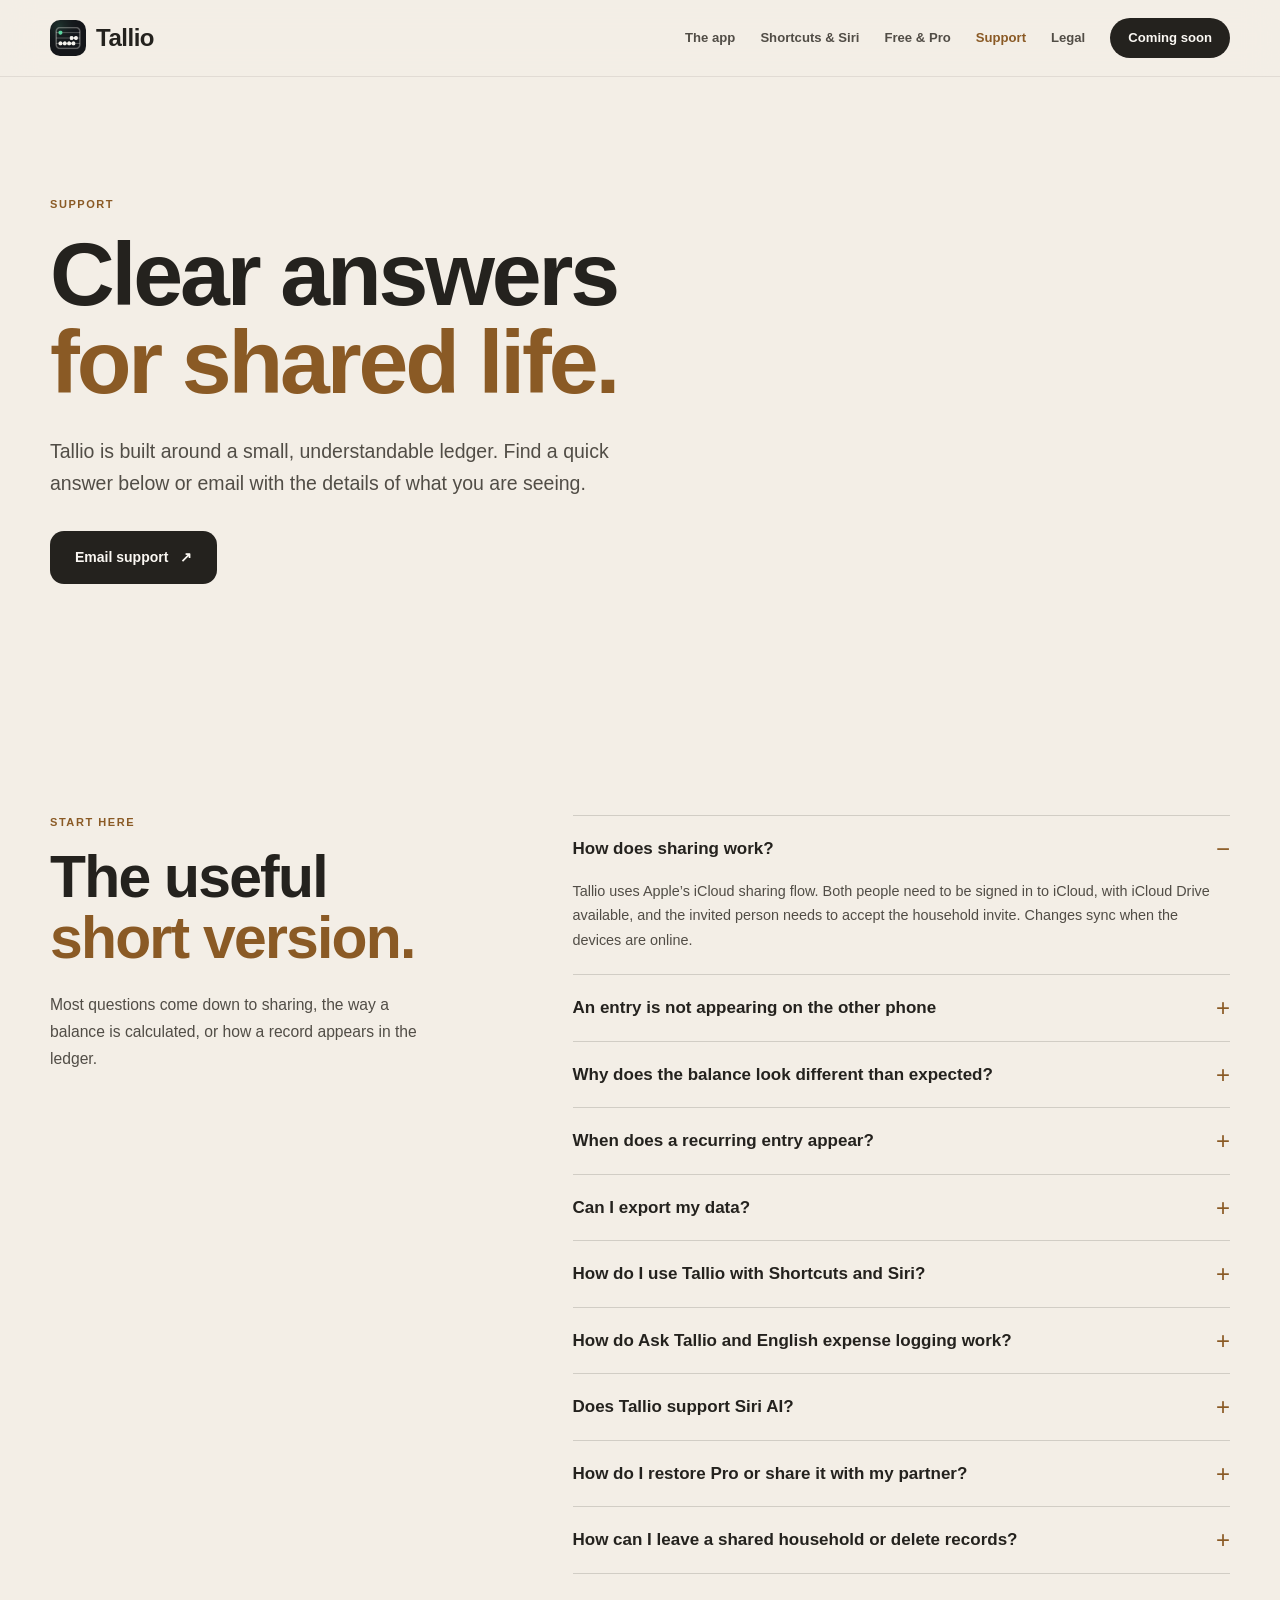
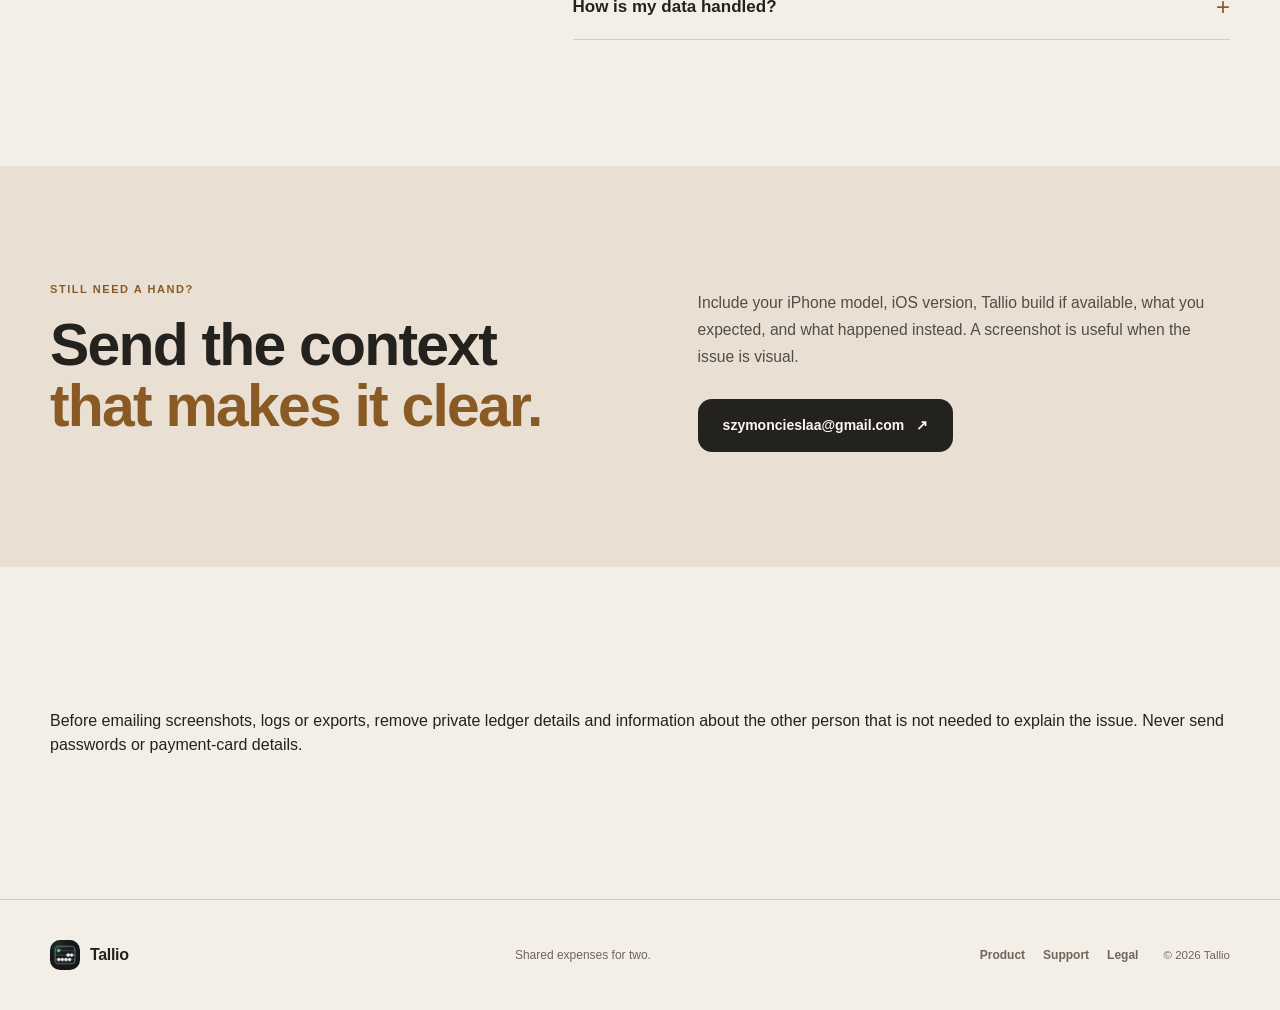
==== commit 17c6bb5d: "Correct expense workflow and privacy disclosures" ====
--- a/support.html
+++ b/support.html
@@ -33,9 +33,9 @@
   <header class="site-header"><div class="header-inner"><a class="brand" href="index.html" aria-label="Tallio home"><img src="app-icon.png" alt="" width="36" height="36"><span>Tallio</span></a><button class="menu-toggle" type="button" aria-expanded="false" aria-controls="site-nav">Menu</button><nav id="site-nav" class="site-nav" aria-label="Main navigation"><a href="index.html#tour">The app</a><a href="index.html#shortcuts">Shortcuts &amp; Siri</a><a href="index.html#plans">Free &amp; Pro</a><a href="support.html" aria-current="page">Support</a><a href="legal/privacy.html">Legal</a><a class="nav-cta" href="index.html#launch">Coming soon</a></nav></div></header>
   <main id="main">
     <section class="support-hero shell"><p class="eyebrow"><span class="eyebrow-mark" aria-hidden="true"></span> Support</p><h1>Clear answers<br><em>for shared life.</em></h1><p class="hero-lede">Tallio is built around a small, understandable ledger. Find a quick answer below or email with the details of what you are seeing.</p><a class="button button-dark" href="mailto:szymoncieslaa@gmail.com?subject=Tallio%20support">Email support <span aria-hidden="true">↗</span></a></section>
-    <section class="support-grid shell section-space"><div class="support-intro"><p class="section-kicker">Start here</p><h2>The useful<br><em>short version.</em></h2><p class="body-copy">Most questions come down to sharing, the way a balance is calculated, or how a record appears in the ledger.</p></div><div class="faq-list support-list"><details open><summary>How does sharing work?</summary><p>Tallio uses Apple’s iCloud sharing flow. Both people need to be signed in to iCloud, with iCloud Drive available, and the invited person needs to accept the household invite. Changes sync when the devices are online.</p></details><details><summary>An entry is not appearing on the other phone</summary><p>Check that both devices are online, signed in to the intended Apple Account, and that the household invitation was accepted. If the device is offline or in Airplane Mode, its changes wait until it reconnects.</p></details><details><summary>Why does the balance look different than expected?</summary><p>The balance includes who paid each expense, each person’s share, and recorded settlements. Review the relevant entries and check whether an expense or settlement was entered twice.</p></details><details><summary>When does a recurring entry appear?</summary><p>Due entries are added when the person who created the household opens Tallio on or after the due date, then sync to the other phone. Open the Recurring tab to see the next scheduled date and the rule’s current state.</p></details><details><summary>Can I export my data?</summary><p>CSV export is a Pro feature. Tallio Pro is a one-time purchase, not a subscription. In Settings, choose Export CSV to export every expense and settlement, across all dates.</p></details><details id="shortcuts-help"><summary>How do I use Tallio with Shortcuts and Siri?</summary><p>Open Settings in Tallio and find the Shortcuts recipes. The grocery and partner-payment guides help you configure the existing Add Expense and Add Settlement actions. You can also check your balance or open a section with Siri. The basic Add Expense action uses an equal 50/50 split; review the selected action’s options when building your shortcut. Household setup and device authentication may be required.</p></details><details><summary>What do Ask Tallio and English expense drafts need?</summary><p>Both require Tallio Pro and an available English on-device Apple Intelligence model on a compatible iPhone. For spending, invoke “Ask Tallio” and answer its question prompt with one household category and a date range. If interpretation is unavailable, use Analyze Household Spending with explicit category and dates.</p><p>For expense drafts, add Draft Expenses from English Text to a shortcut. Tallio opens a review for up to five expenses; check the details and confirm before anything is saved. Unsupported items are left for manual entry. These two features currently accept English only, even when the app uses Polish.</p></details><details><summary>Does Tallio support Siri AI?</summary><p>Tallio provides App Intents for Siri and Shortcuts, plus iOS 27 system actions to search Activity and open an entry. Siri AI availability and request routing depend on Apple, your device, language and region. See <a href="https://support.apple.com/guide/iphone/get-started-with-siri-ai-iphv6zwrg8jvfgr/27/ios/27">Apple’s Siri AI requirements</a>. Core Tallio actions do not require its English AI features.</p></details><details><summary>How is my data handled?</summary><p>Tallio uses iCloud and Apple’s sharing infrastructure for the shared ledger. Read the <a href="legal/privacy.html">privacy policy</a> for the full explanation of storage, sharing, and deletion.</p></details></div></section>
+    <section class="support-grid shell section-space"><div class="support-intro"><p class="section-kicker">Start here</p><h2>The useful<br><em>short version.</em></h2><p class="body-copy">Most questions come down to sharing, the way a balance is calculated, or how a record appears in the ledger.</p></div><div class="faq-list support-list"><details open><summary>How does sharing work?</summary><p>Tallio uses Apple’s iCloud sharing flow. Both people need to be signed in to iCloud, with iCloud Drive available, and the invited person needs to accept the household invite. Changes sync when the devices are online.</p></details><details><summary>An entry is not appearing on the other phone</summary><p>Check that both devices are online, signed in to the intended Apple Account, and that the household invitation was accepted. If the device is offline or in Airplane Mode, its changes wait until it reconnects.</p></details><details><summary>Why does the balance look different than expected?</summary><p>The balance includes who paid each expense, each person’s share, and recorded settlements. Review the relevant entries and check whether an expense or settlement was entered twice.</p></details><details><summary>When does a recurring entry appear?</summary><p>Due entries are added when the person who created the household opens Tallio on or after the due date, then sync to the other phone. Open the Recurring tab to see the next scheduled date and the rule’s current state.</p></details><details><summary>Can I export my data?</summary><p>CSV export is a Pro feature. Tallio Pro is a one-time purchase, not a subscription. In Settings, choose Export CSV to export every expense and settlement, across all dates.</p></details><details id="shortcuts-help"><summary>How do I use Tallio with Shortcuts and Siri?</summary><p>Open Settings in Tallio and find the Shortcuts recipes. The grocery and partner-payment guides help you configure the existing Add Expense and Add Settlement actions. You can also check your balance or open a section with Siri. The Add Expense action uses your household’s default split unless you select another supported option, such as Equal. Review the selected action’s options when building your shortcut. Household setup and device authentication may be required.</p></details><details><summary>How do Ask Tallio and English expense logging work?</summary><p>Natural-language interpretation requires Tallio Pro, a compatible Apple Intelligence iPhone, Apple Intelligence enabled and the English on-device model downloaded and ready. In Siri or Shortcuts, invoke Ask Tallio and ask about spending for all categories or one category and a date range. Tallio calculates the answer from your ledger. If interpretation is unavailable, use Analyze Household Spending with an explicit category, dates and report type.</p><p>In the app, open Activity → Describe expenses · Pro, enter up to five expenses in English and tap Add expenses. In Shortcuts, add the Log Expenses action and supply an English description. Both save eligible expenses automatically without a separate save confirmation, use your household’s default split, ask for missing categories and report unsupported items. Read the result, then check or edit saved entries in Activity. Use manual entry for anything not added. Natural-language input is English-only, even when Tallio uses Polish. If Apple Intelligence is unavailable, manual expense entry and the structured Add Expense action remain available.</p></details><details><summary>Does Tallio support Siri AI?</summary><p>Tallio provides App Intents for Siri and Shortcuts, plus iOS 27 system actions to search Activity and open an entry. Siri AI availability and request routing depend on Apple, your device, language and region. See <a href="https://support.apple.com/guide/iphone/get-started-with-siri-ai-iphv6zwrg8jvfgr/27/ios/27">Apple’s Siri AI requirements</a>. Core Tallio actions do not require its English AI features.</p></details><details><summary>How do I restore Pro or share it with my partner?</summary><p>Open Settings → Unlock Pro to purchase the one-time upgrade, or choose Restore Purchase from the paywall or Settings using the Apple Account that made the purchase. Pro also becomes available to the other member of the same synced Tallio household; that partner does not need a second purchase. This is Tallio household sharing, separate from Apple Family Sharing. If access does not appear, check the purchasing account, household connection and internet connection, then contact support.</p></details><details><summary>How can I leave a shared household or delete records?</summary><p>The invited participant can use Settings → Leave household when available. This removes the shared household from that device; it does not delete the owner’s household or create a private copy. To delete an individual expense or settlement, open it in Activity and use its delete control. Deletions sync to the shared ledger, but synchronization markers, backups and copies someone exported may remain. Deleting the app alone does not delete its iCloud data. See the <a href="legal/privacy.html#deletion">data deletion policy</a> for limits and guidance.</p></details><details><summary>How is my data handled?</summary><p>Tallio uses iCloud and Apple’s sharing infrastructure for the shared ledger. Read the <a href="legal/privacy.html">privacy policy</a> for the full explanation of storage, sharing, and deletion.</p></details></div></section>
     <section class="contact-band"><div class="shell contact-inner"><div><p class="section-kicker">Still need a hand?</p><h2>Send the context<br><em>that makes it clear.</em></h2></div><div><p class="body-copy">Include your iPhone model, iOS version, Tallio build if available, what you expected, and what happened instead. A screenshot is useful when the issue is visual.</p><a class="button button-dark" href="mailto:szymoncieslaa@gmail.com?subject=Tallio%20support&amp;body=What%20happened%3A%0AWhat%20I%20expected%3A%0AiPhone%20model%3A%0AiOS%20version%3A%0ATallio%20build%3A%0A">szymoncieslaa@gmail.com <span aria-hidden="true">↗</span></a></div></div></section>
-  </main>
+  <section class="shell section-space"><p>Before emailing screenshots, logs or exports, remove private ledger details and information about the other person that is not needed to explain the issue. Never send passwords or payment-card details.</p></section></main>
   <footer class="site-footer"><div class="footer-inner"><a class="brand" href="index.html"><img src="app-icon.png" alt="" width="30" height="30"><span>Tallio</span></a><p>Shared expenses for two.</p><nav aria-label="Footer navigation"><a href="index.html">Product</a><a href="support.html">Support</a><a href="legal/privacy.html">Legal</a></nav><small>© 2026 Tallio</small></div></footer>
   <script src="script.js"></script>
 </body>
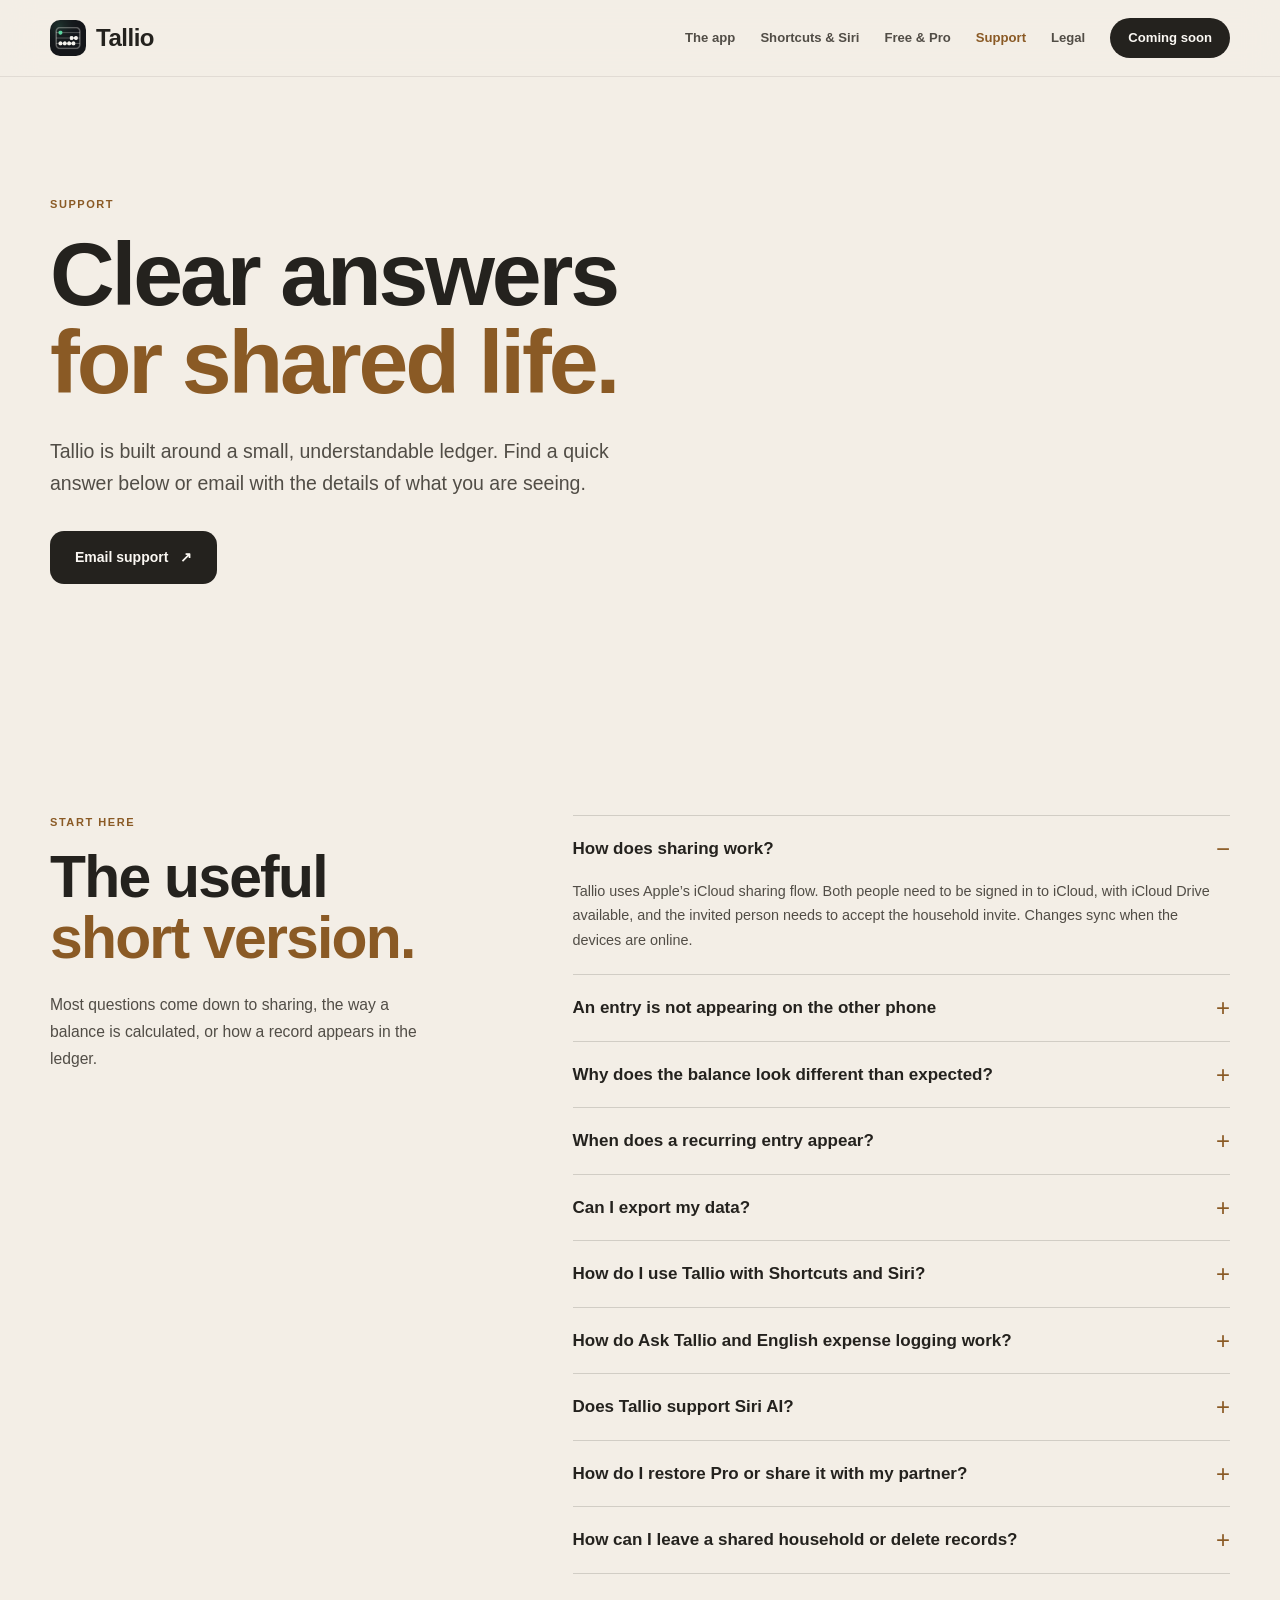
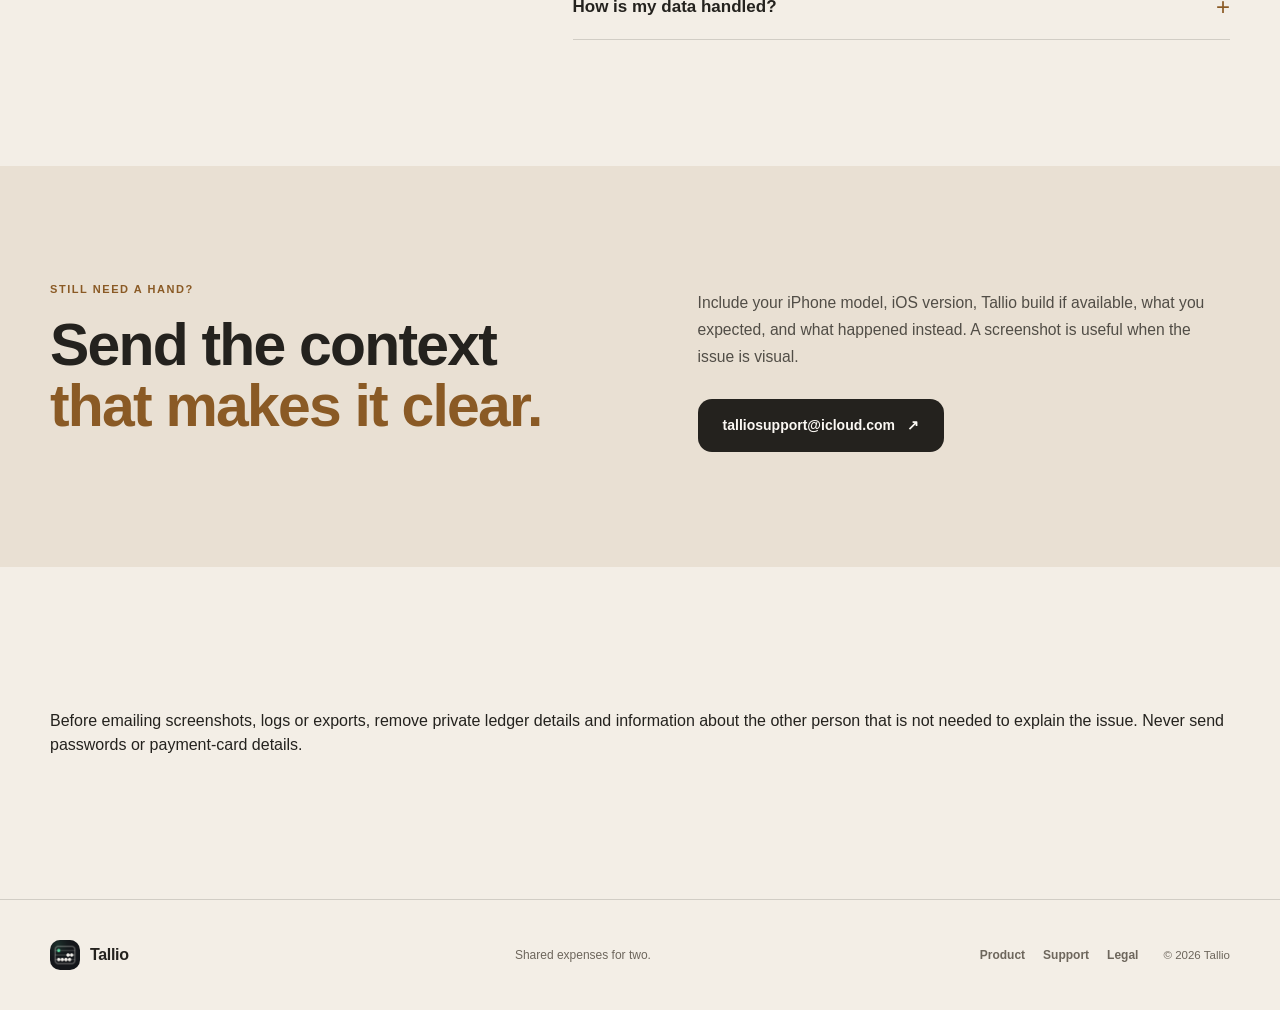
==== commit 86f05b90: "Use the dedicated support address and iCloud Mail provider Support and privacy contact now go to tal" ====
--- a/support.html
+++ b/support.html
@@ -32,9 +32,9 @@
   <a class="skip-link" href="#main">Skip to content</a>
   <header class="site-header"><div class="header-inner"><a class="brand" href="index.html" aria-label="Tallio home"><img src="app-icon.png" alt="" width="36" height="36"><span>Tallio</span></a><button class="menu-toggle" type="button" aria-expanded="false" aria-controls="site-nav">Menu</button><nav id="site-nav" class="site-nav" aria-label="Main navigation"><a href="index.html#tour">The app</a><a href="index.html#shortcuts">Shortcuts &amp; Siri</a><a href="index.html#plans">Free &amp; Pro</a><a href="support.html" aria-current="page">Support</a><a href="legal/privacy.html">Legal</a><a class="nav-cta" href="index.html#launch">Coming soon</a></nav></div></header>
   <main id="main">
-    <section class="support-hero shell"><p class="eyebrow"><span class="eyebrow-mark" aria-hidden="true"></span> Support</p><h1>Clear answers<br><em>for shared life.</em></h1><p class="hero-lede">Tallio is built around a small, understandable ledger. Find a quick answer below or email with the details of what you are seeing.</p><a class="button button-dark" href="mailto:szymoncieslaa@gmail.com?subject=Tallio%20support">Email support <span aria-hidden="true">↗</span></a></section>
+    <section class="support-hero shell"><p class="eyebrow"><span class="eyebrow-mark" aria-hidden="true"></span> Support</p><h1>Clear answers<br><em>for shared life.</em></h1><p class="hero-lede">Tallio is built around a small, understandable ledger. Find a quick answer below or email with the details of what you are seeing.</p><a class="button button-dark" href="mailto:talliosupport@icloud.com?subject=Tallio%20support">Email support <span aria-hidden="true">↗</span></a></section>
     <section class="support-grid shell section-space"><div class="support-intro"><p class="section-kicker">Start here</p><h2>The useful<br><em>short version.</em></h2><p class="body-copy">Most questions come down to sharing, the way a balance is calculated, or how a record appears in the ledger.</p></div><div class="faq-list support-list"><details open><summary>How does sharing work?</summary><p>Tallio uses Apple’s iCloud sharing flow. Both people need to be signed in to iCloud, with iCloud Drive available, and the invited person needs to accept the household invite. Changes sync when the devices are online.</p></details><details><summary>An entry is not appearing on the other phone</summary><p>Check that both devices are online, signed in to the intended Apple Account, and that the household invitation was accepted. If the device is offline or in Airplane Mode, its changes wait until it reconnects.</p></details><details><summary>Why does the balance look different than expected?</summary><p>The balance includes who paid each expense, each person’s share, and recorded settlements. Review the relevant entries and check whether an expense or settlement was entered twice.</p></details><details><summary>When does a recurring entry appear?</summary><p>Due entries are added when the person who created the household opens Tallio on or after the due date, then sync to the other phone. Open the Recurring tab to see the next scheduled date and the rule’s current state.</p></details><details><summary>Can I export my data?</summary><p>CSV export is a Pro feature. Tallio Pro is a one-time purchase, not a subscription. In Settings, choose Export CSV to export every expense and settlement, across all dates.</p></details><details id="shortcuts-help"><summary>How do I use Tallio with Shortcuts and Siri?</summary><p>Open Settings in Tallio and find the Shortcuts recipes. The grocery and partner-payment guides help you configure the existing Add Expense and Add Settlement actions. You can also check your balance or open a section with Siri. The Add Expense action uses your household’s default split unless you select another supported option, such as Equal. Review the selected action’s options when building your shortcut. Household setup and device authentication may be required.</p></details><details><summary>How do Ask Tallio and English expense logging work?</summary><p>Natural-language interpretation requires Tallio Pro, a compatible Apple Intelligence iPhone, Apple Intelligence enabled and the English on-device model downloaded and ready. In Siri or Shortcuts, invoke Ask Tallio and ask about spending for all categories or one category and a date range. Tallio calculates the answer from your ledger. If interpretation is unavailable, use Analyze Household Spending with an explicit category, dates and report type.</p><p>In the app, open Activity → Describe expenses · Pro, enter up to five expenses in English and tap Add expenses. In Shortcuts, add the Log Expenses action and supply an English description. Both save eligible expenses automatically without a separate save confirmation, use your household’s default split, ask for missing categories and report unsupported items. Read the result, then check or edit saved entries in Activity. Use manual entry for anything not added. Natural-language input is English-only, even when Tallio uses Polish. If Apple Intelligence is unavailable, manual expense entry and the structured Add Expense action remain available.</p></details><details><summary>Does Tallio support Siri AI?</summary><p>Tallio provides App Intents for Siri and Shortcuts, plus iOS 27 system actions to search Activity and open an entry. Siri AI availability and request routing depend on Apple, your device, language and region. See <a href="https://support.apple.com/guide/iphone/get-started-with-siri-ai-iphv6zwrg8jvfgr/27/ios/27">Apple’s Siri AI requirements</a>. Core Tallio actions do not require its English AI features.</p></details><details><summary>How do I restore Pro or share it with my partner?</summary><p>Open Settings → Unlock Pro to purchase the one-time upgrade, or choose Restore Purchase from the paywall or Settings using the Apple Account that made the purchase. Pro also becomes available to the other member of the same synced Tallio household; that partner does not need a second purchase. This is Tallio household sharing, separate from Apple Family Sharing. If access does not appear, check the purchasing account, household connection and internet connection, then contact support.</p></details><details><summary>How can I leave a shared household or delete records?</summary><p>The invited participant can use Settings → Leave household when available. This removes the shared household from that device; it does not delete the owner’s household or create a private copy. To delete an individual expense or settlement, open it in Activity and use its delete control. Deletions sync to the shared ledger, but synchronization markers, backups and copies someone exported may remain. Deleting the app alone does not delete its iCloud data. See the <a href="legal/privacy.html#deletion">data deletion policy</a> for limits and guidance.</p></details><details><summary>How is my data handled?</summary><p>Tallio uses iCloud and Apple’s sharing infrastructure for the shared ledger. Read the <a href="legal/privacy.html">privacy policy</a> for the full explanation of storage, sharing, and deletion.</p></details></div></section>
-    <section class="contact-band"><div class="shell contact-inner"><div><p class="section-kicker">Still need a hand?</p><h2>Send the context<br><em>that makes it clear.</em></h2></div><div><p class="body-copy">Include your iPhone model, iOS version, Tallio build if available, what you expected, and what happened instead. A screenshot is useful when the issue is visual.</p><a class="button button-dark" href="mailto:szymoncieslaa@gmail.com?subject=Tallio%20support&amp;body=What%20happened%3A%0AWhat%20I%20expected%3A%0AiPhone%20model%3A%0AiOS%20version%3A%0ATallio%20build%3A%0A">szymoncieslaa@gmail.com <span aria-hidden="true">↗</span></a></div></div></section>
+    <section class="contact-band"><div class="shell contact-inner"><div><p class="section-kicker">Still need a hand?</p><h2>Send the context<br><em>that makes it clear.</em></h2></div><div><p class="body-copy">Include your iPhone model, iOS version, Tallio build if available, what you expected, and what happened instead. A screenshot is useful when the issue is visual.</p><a class="button button-dark" href="mailto:talliosupport@icloud.com?subject=Tallio%20support&amp;body=What%20happened%3A%0AWhat%20I%20expected%3A%0AiPhone%20model%3A%0AiOS%20version%3A%0ATallio%20build%3A%0A">talliosupport@icloud.com <span aria-hidden="true">↗</span></a></div></div></section>
   <section class="shell section-space"><p>Before emailing screenshots, logs or exports, remove private ledger details and information about the other person that is not needed to explain the issue. Never send passwords or payment-card details.</p></section></main>
   <footer class="site-footer"><div class="footer-inner"><a class="brand" href="index.html"><img src="app-icon.png" alt="" width="30" height="30"><span>Tallio</span></a><p>Shared expenses for two.</p><nav aria-label="Footer navigation"><a href="index.html">Product</a><a href="support.html">Support</a><a href="legal/privacy.html">Legal</a></nav><small>© 2026 Tallio</small></div></footer>
   <script src="script.js"></script>
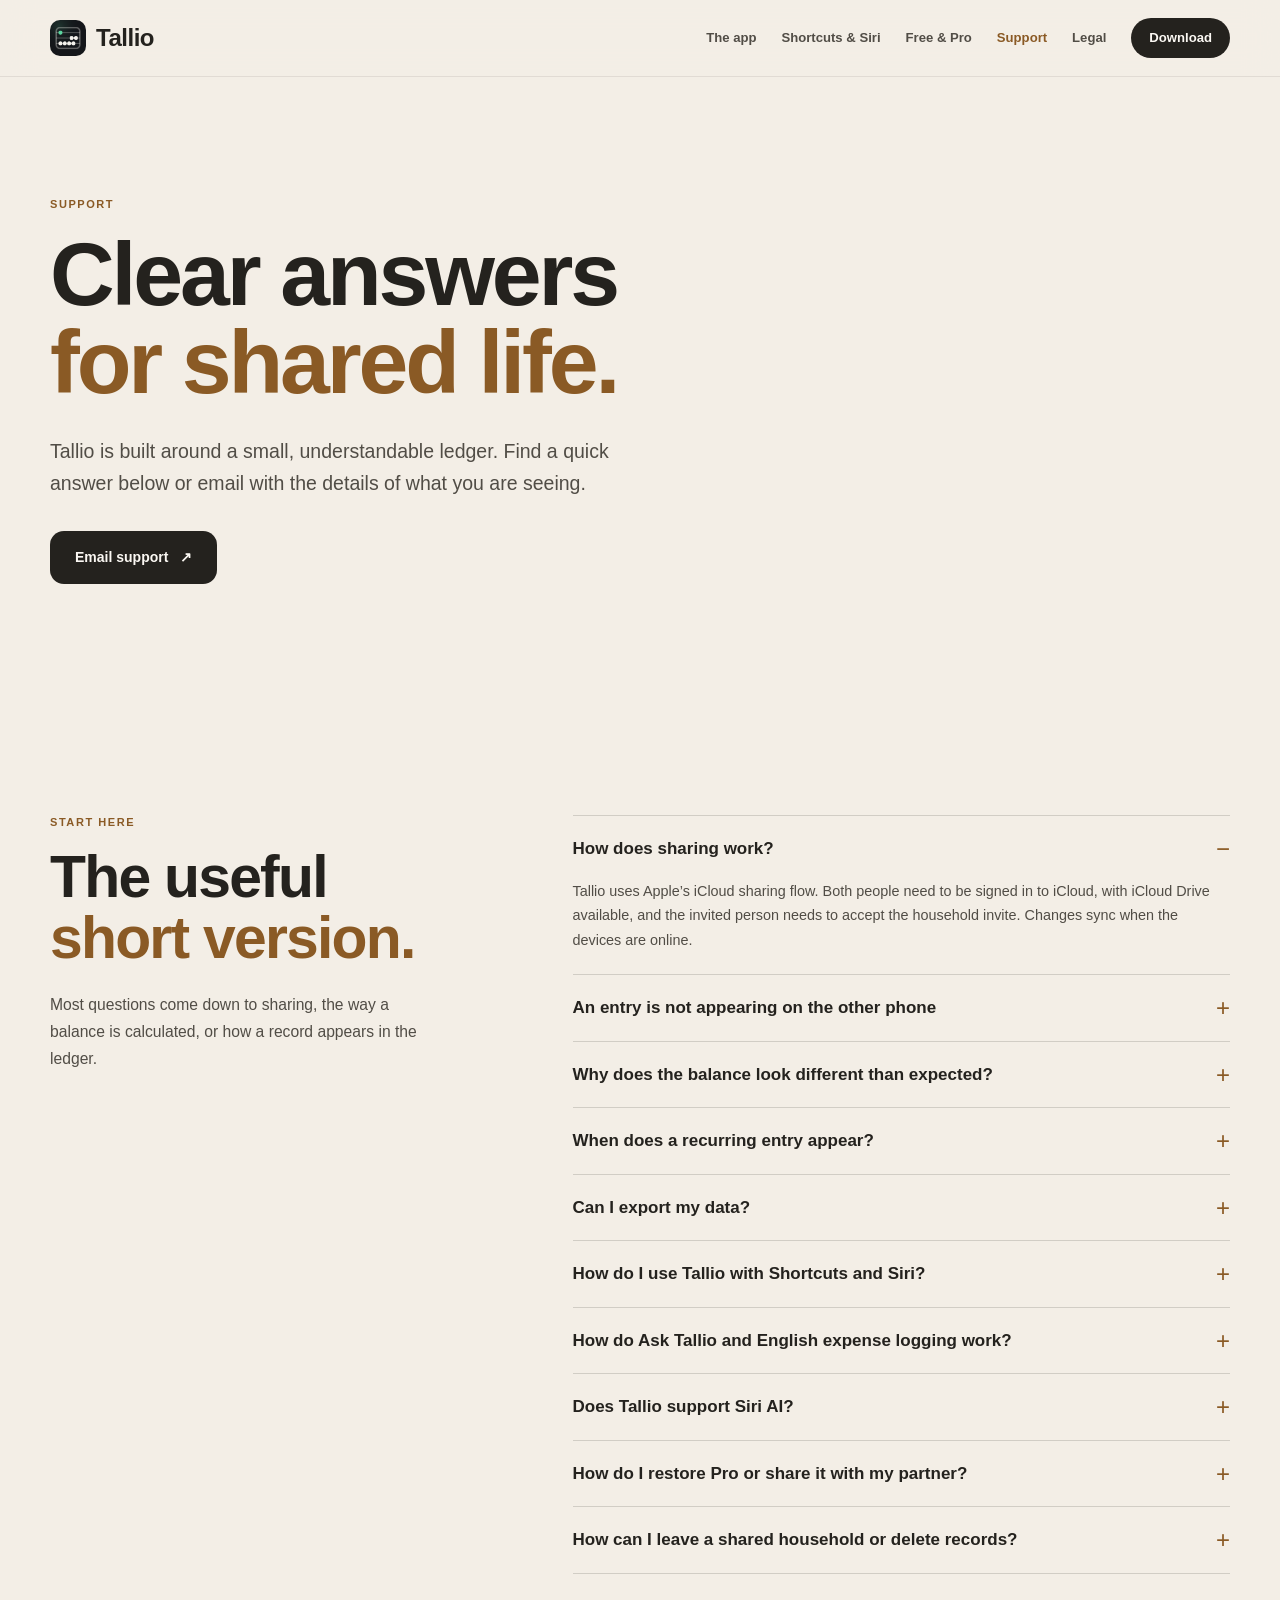
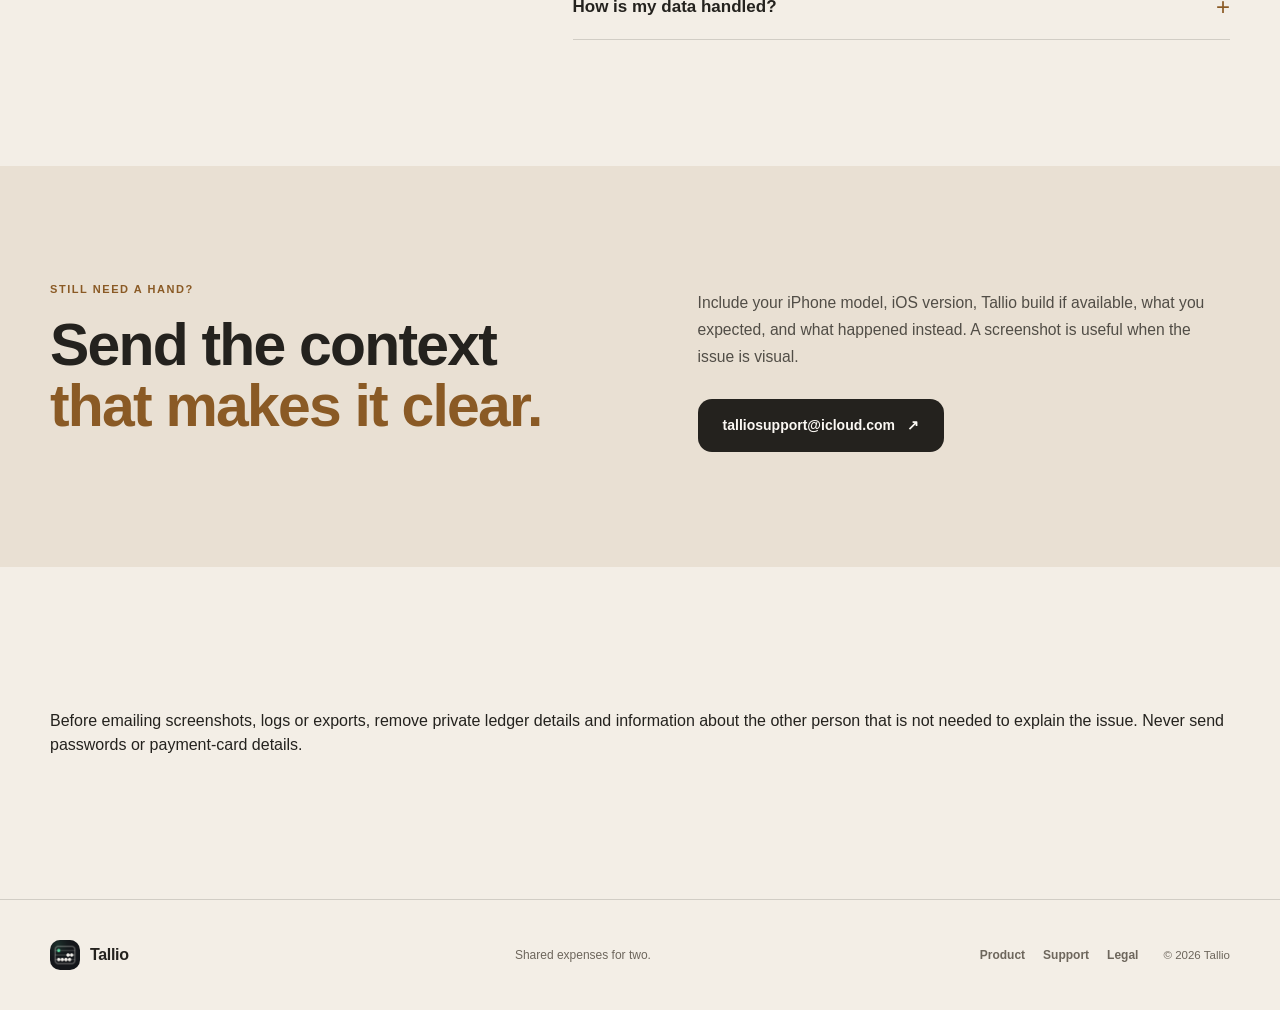
==== commit 671604ee: "Publish live App Store links and verified Pro prices" ====
--- a/support.html
+++ b/support.html
@@ -30,7 +30,7 @@
 </head>
 <body>
   <a class="skip-link" href="#main">Skip to content</a>
-  <header class="site-header"><div class="header-inner"><a class="brand" href="index.html" aria-label="Tallio home"><img src="app-icon.png" alt="" width="36" height="36"><span>Tallio</span></a><button class="menu-toggle" type="button" aria-expanded="false" aria-controls="site-nav">Menu</button><nav id="site-nav" class="site-nav" aria-label="Main navigation"><a href="index.html#tour">The app</a><a href="index.html#shortcuts">Shortcuts &amp; Siri</a><a href="index.html#plans">Free &amp; Pro</a><a href="support.html" aria-current="page">Support</a><a href="legal/privacy.html">Legal</a><a class="nav-cta" href="index.html#launch">Coming soon</a></nav></div></header>
+  <header class="site-header"><div class="header-inner"><a class="brand" href="index.html" aria-label="Tallio home"><img src="app-icon.png" alt="" width="36" height="36"><span>Tallio</span></a><button class="menu-toggle" type="button" aria-expanded="false" aria-controls="site-nav">Menu</button><nav id="site-nav" class="site-nav" aria-label="Main navigation"><a href="index.html#tour">The app</a><a href="index.html#shortcuts">Shortcuts &amp; Siri</a><a href="index.html#plans">Free &amp; Pro</a><a href="support.html" aria-current="page">Support</a><a href="legal/privacy.html">Legal</a><a class="nav-cta" href="https://apps.apple.com/app/id6793468900">Download</a></nav></div></header>
   <main id="main">
     <section class="support-hero shell"><p class="eyebrow"><span class="eyebrow-mark" aria-hidden="true"></span> Support</p><h1>Clear answers<br><em>for shared life.</em></h1><p class="hero-lede">Tallio is built around a small, understandable ledger. Find a quick answer below or email with the details of what you are seeing.</p><a class="button button-dark" href="mailto:talliosupport@icloud.com?subject=Tallio%20support">Email support <span aria-hidden="true">↗</span></a></section>
     <section class="support-grid shell section-space"><div class="support-intro"><p class="section-kicker">Start here</p><h2>The useful<br><em>short version.</em></h2><p class="body-copy">Most questions come down to sharing, the way a balance is calculated, or how a record appears in the ledger.</p></div><div class="faq-list support-list"><details open><summary>How does sharing work?</summary><p>Tallio uses Apple’s iCloud sharing flow. Both people need to be signed in to iCloud, with iCloud Drive available, and the invited person needs to accept the household invite. Changes sync when the devices are online.</p></details><details><summary>An entry is not appearing on the other phone</summary><p>Check that both devices are online, signed in to the intended Apple Account, and that the household invitation was accepted. If the device is offline or in Airplane Mode, its changes wait until it reconnects.</p></details><details><summary>Why does the balance look different than expected?</summary><p>The balance includes who paid each expense, each person’s share, and recorded settlements. Review the relevant entries and check whether an expense or settlement was entered twice.</p></details><details><summary>When does a recurring entry appear?</summary><p>Due entries are added when the person who created the household opens Tallio on or after the due date, then sync to the other phone. Open the Recurring tab to see the next scheduled date and the rule’s current state.</p></details><details><summary>Can I export my data?</summary><p>CSV export is a Pro feature. Tallio Pro is a one-time purchase, not a subscription. In Settings, choose Export CSV to export every expense and settlement, across all dates.</p></details><details id="shortcuts-help"><summary>How do I use Tallio with Shortcuts and Siri?</summary><p>Open Settings in Tallio and find the Shortcuts recipes. The grocery and partner-payment guides help you configure the existing Add Expense and Add Settlement actions. You can also check your balance or open a section with Siri. The Add Expense action uses your household’s default split unless you select another supported option, such as Equal. Review the selected action’s options when building your shortcut. Household setup and device authentication may be required.</p></details><details><summary>How do Ask Tallio and English expense logging work?</summary><p>Natural-language interpretation requires Tallio Pro, a compatible Apple Intelligence iPhone, Apple Intelligence enabled and the English on-device model downloaded and ready. In Siri or Shortcuts, invoke Ask Tallio and ask about spending for all categories or one category and a date range. Tallio calculates the answer from your ledger. If interpretation is unavailable, use Analyze Household Spending with an explicit category, dates and report type.</p><p>In the app, open Activity → Describe expenses · Pro, enter up to five expenses in English and tap Add expenses. In Shortcuts, add the Log Expenses action and supply an English description. Both save eligible expenses automatically without a separate save confirmation, use your household’s default split, ask for missing categories and report unsupported items. Read the result, then check or edit saved entries in Activity. Use manual entry for anything not added. Natural-language input is English-only, even when Tallio uses Polish. If Apple Intelligence is unavailable, manual expense entry and the structured Add Expense action remain available.</p></details><details><summary>Does Tallio support Siri AI?</summary><p>Tallio provides App Intents for Siri and Shortcuts, plus iOS 27 system actions to search Activity and open an entry. Siri AI availability and request routing depend on Apple, your device, language and region. See <a href="https://support.apple.com/guide/iphone/get-started-with-siri-ai-iphv6zwrg8jvfgr/27/ios/27">Apple’s Siri AI requirements</a>. Core Tallio actions do not require its English AI features.</p></details><details><summary>How do I restore Pro or share it with my partner?</summary><p>Open Settings → Unlock Pro to purchase the one-time upgrade, or choose Restore Purchase from the paywall or Settings using the Apple Account that made the purchase. Pro also becomes available to the other member of the same synced Tallio household; that partner does not need a second purchase. This is Tallio household sharing, separate from Apple Family Sharing. If access does not appear, check the purchasing account, household connection and internet connection, then contact support.</p></details><details><summary>How can I leave a shared household or delete records?</summary><p>The invited participant can use Settings → Leave household when available. This removes the shared household from that device; it does not delete the owner’s household or create a private copy. To delete an individual expense or settlement, open it in Activity and use its delete control. Deletions sync to the shared ledger, but synchronization markers, backups and copies someone exported may remain. Deleting the app alone does not delete its iCloud data. See the <a href="legal/privacy.html#deletion">data deletion policy</a> for limits and guidance.</p></details><details><summary>How is my data handled?</summary><p>Tallio uses iCloud and Apple’s sharing infrastructure for the shared ledger. Read the <a href="legal/privacy.html">privacy policy</a> for the full explanation of storage, sharing, and deletion.</p></details></div></section>
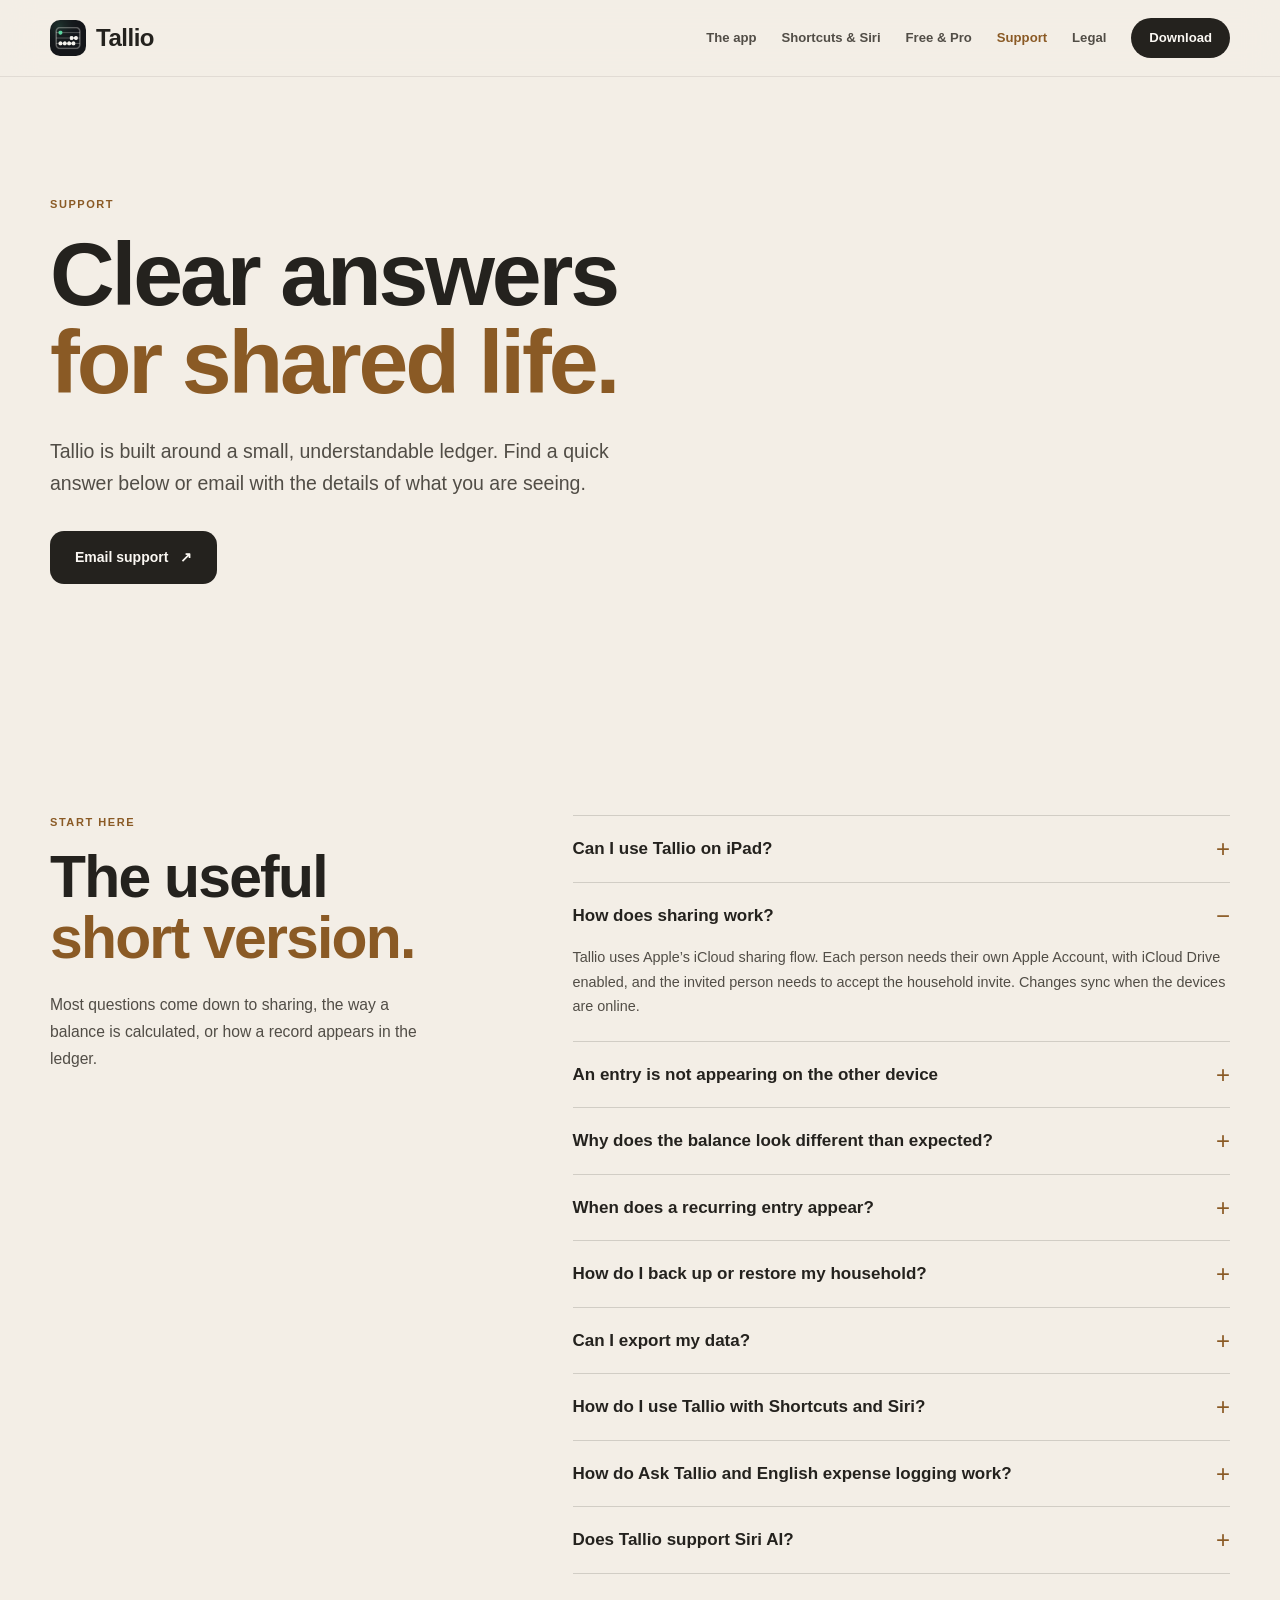
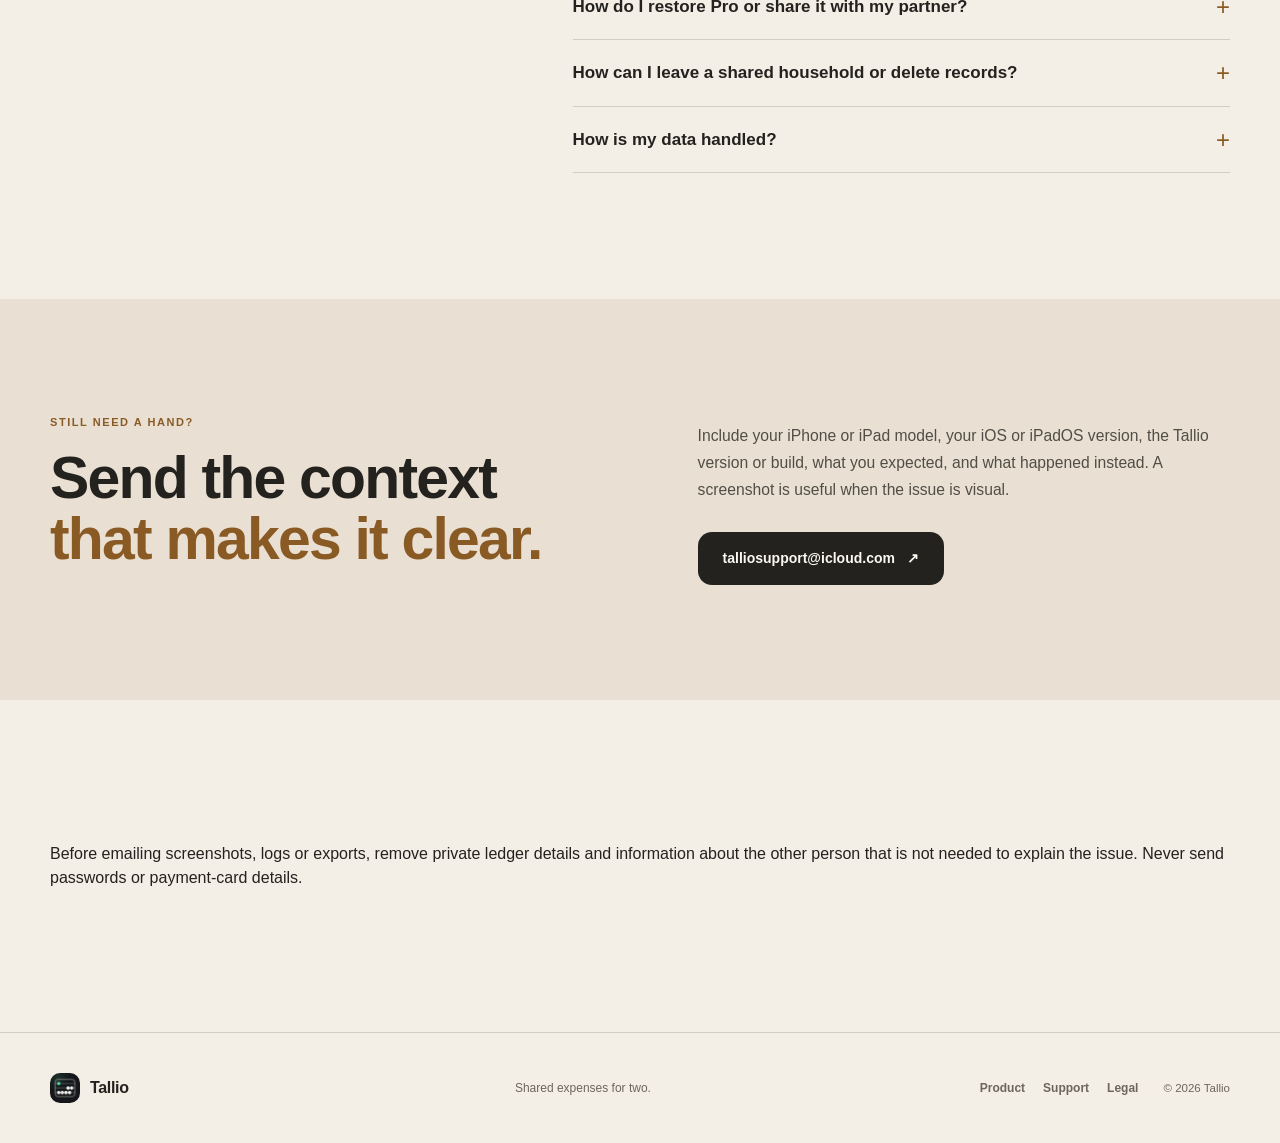
==== commit 27849d4f: "Preview Tallio on iPad and refresh the public support guide" ====
--- a/support.html
+++ b/support.html
@@ -33,8 +33,8 @@
   <header class="site-header"><div class="header-inner"><a class="brand" href="index.html" aria-label="Tallio home"><img src="app-icon.png" alt="" width="36" height="36"><span>Tallio</span></a><button class="menu-toggle" type="button" aria-expanded="false" aria-controls="site-nav">Menu</button><nav id="site-nav" class="site-nav" aria-label="Main navigation"><a href="index.html#tour">The app</a><a href="index.html#shortcuts">Shortcuts &amp; Siri</a><a href="index.html#plans">Free &amp; Pro</a><a href="support.html" aria-current="page">Support</a><a href="legal/privacy.html">Legal</a><a class="nav-cta" href="https://apps.apple.com/app/id6793468900">Download</a></nav></div></header>
   <main id="main">
     <section class="support-hero shell"><p class="eyebrow"><span class="eyebrow-mark" aria-hidden="true"></span> Support</p><h1>Clear answers<br><em>for shared life.</em></h1><p class="hero-lede">Tallio is built around a small, understandable ledger. Find a quick answer below or email with the details of what you are seeing.</p><a class="button button-dark" href="mailto:talliosupport@icloud.com?subject=Tallio%20support">Email support <span aria-hidden="true">↗</span></a></section>
-    <section class="support-grid shell section-space"><div class="support-intro"><p class="section-kicker">Start here</p><h2>The useful<br><em>short version.</em></h2><p class="body-copy">Most questions come down to sharing, the way a balance is calculated, or how a record appears in the ledger.</p></div><div class="faq-list support-list"><details open><summary>How does sharing work?</summary><p>Tallio uses Apple’s iCloud sharing flow. Both people need to be signed in to iCloud, with iCloud Drive available, and the invited person needs to accept the household invite. Changes sync when the devices are online.</p></details><details><summary>An entry is not appearing on the other phone</summary><p>Check that both devices are online, signed in to the intended Apple Account, and that the household invitation was accepted. If the device is offline or in Airplane Mode, its changes wait until it reconnects.</p></details><details><summary>Why does the balance look different than expected?</summary><p>The balance includes who paid each expense, each person’s share, and recorded settlements. Review the relevant entries and check whether an expense or settlement was entered twice.</p></details><details><summary>When does a recurring entry appear?</summary><p>Due entries are added when the person who created the household opens Tallio on or after the due date, then sync to the other phone. Open the Recurring tab to see the next scheduled date and the rule’s current state.</p></details><details><summary>Can I export my data?</summary><p>CSV export is a Pro feature. Tallio Pro is a one-time purchase, not a subscription. In Settings, choose Export CSV to export every expense and settlement, across all dates.</p></details><details id="shortcuts-help"><summary>How do I use Tallio with Shortcuts and Siri?</summary><p>Open Settings in Tallio and find the Shortcuts recipes. The grocery and partner-payment guides help you configure the existing Add Expense and Add Settlement actions. You can also check your balance or open a section with Siri. The Add Expense action uses your household’s default split unless you select another supported option, such as Equal. Review the selected action’s options when building your shortcut. Household setup and device authentication may be required.</p></details><details><summary>How do Ask Tallio and English expense logging work?</summary><p>Natural-language interpretation requires Tallio Pro, a compatible Apple Intelligence iPhone, Apple Intelligence enabled and the English on-device model downloaded and ready. In Siri or Shortcuts, invoke Ask Tallio and ask about spending for all categories or one category and a date range. Tallio calculates the answer from your ledger. If interpretation is unavailable, use Analyze Household Spending with an explicit category, dates and report type.</p><p>In the app, open Activity → Describe expenses · Pro, enter up to five expenses in English and tap Add expenses. In Shortcuts, add the Log Expenses action and supply an English description. Both save eligible expenses automatically without a separate save confirmation, use your household’s default split, ask for missing categories and report unsupported items. Read the result, then check or edit saved entries in Activity. Use manual entry for anything not added. Natural-language input is English-only, even when Tallio uses Polish. If Apple Intelligence is unavailable, manual expense entry and the structured Add Expense action remain available.</p></details><details><summary>Does Tallio support Siri AI?</summary><p>Tallio provides App Intents for Siri and Shortcuts, plus iOS 27 system actions to search Activity and open an entry. Siri AI availability and request routing depend on Apple, your device, language and region. See <a href="https://support.apple.com/guide/iphone/get-started-with-siri-ai-iphv6zwrg8jvfgr/27/ios/27">Apple’s Siri AI requirements</a>. Core Tallio actions do not require its English AI features.</p></details><details><summary>How do I restore Pro or share it with my partner?</summary><p>Open Settings → Unlock Pro to purchase the one-time upgrade, or choose Restore Purchase from the paywall or Settings using the Apple Account that made the purchase. Pro also becomes available to the other member of the same synced Tallio household; that partner does not need a second purchase. This is Tallio household sharing, separate from Apple Family Sharing. If access does not appear, check the purchasing account, household connection and internet connection, then contact support.</p></details><details><summary>How can I leave a shared household or delete records?</summary><p>The invited participant can use Settings → Leave household when available. This removes the shared household from that device; it does not delete the owner’s household or create a private copy. To delete an individual expense or settlement, open it in Activity and use its delete control. Deletions sync to the shared ledger, but synchronization markers, backups and copies someone exported may remain. Deleting the app alone does not delete its iCloud data. See the <a href="legal/privacy.html#deletion">data deletion policy</a> for limits and guidance.</p></details><details><summary>How is my data handled?</summary><p>Tallio uses iCloud and Apple’s sharing infrastructure for the shared ledger. Read the <a href="legal/privacy.html">privacy policy</a> for the full explanation of storage, sharing, and deletion.</p></details></div></section>
-    <section class="contact-band"><div class="shell contact-inner"><div><p class="section-kicker">Still need a hand?</p><h2>Send the context<br><em>that makes it clear.</em></h2></div><div><p class="body-copy">Include your iPhone model, iOS version, Tallio build if available, what you expected, and what happened instead. A screenshot is useful when the issue is visual.</p><a class="button button-dark" href="mailto:talliosupport@icloud.com?subject=Tallio%20support&amp;body=What%20happened%3A%0AWhat%20I%20expected%3A%0AiPhone%20model%3A%0AiOS%20version%3A%0ATallio%20build%3A%0A">talliosupport@icloud.com <span aria-hidden="true">↗</span></a></div></div></section>
+    <section class="support-grid shell section-space"><div class="support-intro"><p class="section-kicker">Start here</p><h2>The useful<br><em>short version.</em></h2><p class="body-copy">Most questions come down to sharing, the way a balance is calculated, or how a record appears in the ledger.</p></div><div class="faq-list support-list"><details><summary>Can I use Tallio on iPad?</summary><p>The App Store release currently runs on iPhone with iOS 26 or later. Tallio 1.3 brings a native iPad layout. When it is available, sign in to iCloud with the same Apple Account you use on your iPhone and open your existing household. Your iPad uses the same ledger and member identity.</p></details><details open><summary>How does sharing work?</summary><p>Tallio uses Apple’s iCloud sharing flow. Each person needs their own Apple Account, with iCloud Drive enabled, and the invited person needs to accept the household invite. Changes sync when the devices are online.</p></details><details><summary>An entry is not appearing on the other device</summary><p>Check that both devices are online, signed in to the intended Apple Account, and that the household invitation was accepted. If the device is offline or in Airplane Mode, its changes wait until it reconnects.</p></details><details><summary>Why does the balance look different than expected?</summary><p>The balance includes who paid each expense, each person’s share, and recorded settlements. Review the relevant entries and check whether an expense or settlement was entered twice.</p></details><details><summary>When does a recurring entry appear?</summary><p>Due entries are added when the person who created the household opens Tallio on or after the due date, then sync to the other device. Open the Recurring tab to see the next scheduled date and the rule’s current state.</p></details><details><summary>How do I back up or restore my household?</summary><p>Open Settings → Backup to save a household backup or set up automatic backups in iCloud Drive or a folder you choose. Backup and restore are free. During setup, choose Restore from backup to create a household from the file.</p><p>If you already use a household, read How restoring works in Settings → Backup first. Restoring from there replaces your current household. The owner deletes it for both members, while an invited partner leaves it. Save a backup first.</p></details><details><summary>Can I export my data?</summary><p>CSV export is included with Tallio Pro. Use CSV for spreadsheets and a Tallio backup file to restore a household. In Settings, choose Export CSV to export every expense and settlement, across all dates.</p></details><details id="shortcuts-help"><summary>How do I use Tallio with Shortcuts and Siri?</summary><p>Open Settings → Siri &amp; Shortcuts for the phrases Tallio understands. In the Shortcuts app, choose Add Expense or Add Settlement to build your own shortcut. You can also check your balance or open a section with Siri. The Add Expense action uses your household’s default split unless you select another supported option, such as Equal. Review the selected action’s options when building your shortcut. Household setup and device authentication may be required.</p></details><details><summary>How do Ask Tallio and English expense logging work?</summary><p>Natural-language interpretation requires Tallio Pro, a device that supports Apple Intelligence, Apple Intelligence enabled and the English on-device model downloaded and ready. In Siri or Shortcuts, invoke Ask Tallio and ask about spending for all categories or one category and a date range. Tallio calculates the answer from your ledger. If interpretation is unavailable, use Analyze Household Spending with an explicit category, dates and report type.</p><p>In the app, open Activity → Log expenses, enter up to five expenses in English and tap Add expenses. In Shortcuts, add the Log Expenses action and supply an English description. Both save eligible expenses automatically without a separate save confirmation, use your household’s default split, ask for missing categories and report unsupported items. Read the result, then check or edit saved entries in Activity. Use manual entry for anything not added. Natural-language input is English-only, even when Tallio uses Polish. If Apple Intelligence is unavailable, manual expense entry and the structured Add Expense action remain available.</p></details><details><summary>Does Tallio support Siri AI?</summary><p>Tallio provides App Intents for Siri and Shortcuts, plus iOS 27 system actions to search Activity and open an entry. Siri AI availability and request routing depend on Apple, your device, language and region. See <a href="https://support.apple.com/guide/iphone/get-started-with-siri-ai-iphv6zwrg8jvfgr/27/ios/27">Apple’s Siri AI requirements</a>. Core Tallio actions do not require its English AI features.</p></details><details><summary>How do I restore Pro or share it with my partner?</summary><p>Open Settings → Unlock Pro to purchase the one-time upgrade, or choose Restore Purchase from the paywall or Settings using the Apple Account that made the purchase. Pro also becomes available to the other member of the same synced Tallio household; that partner does not need a second purchase. This is Tallio household sharing, separate from Apple Family Sharing. If access does not appear, check the purchasing account, household connection and internet connection, then contact support.</p></details><details><summary>How can I leave a shared household or delete records?</summary><p>In Settings → Manage household, the owner can choose Delete household to delete the shared ledger for both people. Back up first if you want to keep a copy. An invited partner can choose Leave household. This removes the shared household from that device; it does not delete the owner’s household or create a private copy. To delete an individual expense or settlement, open it in Activity and use its delete control. Deletions sync to the shared ledger, but synchronization markers, backups and copies someone exported may remain. Deleting the app alone does not delete its iCloud data. See the <a href="legal/privacy.html#deletion">data deletion policy</a> for limits and guidance.</p></details><details><summary>How is my data handled?</summary><p>Tallio uses iCloud and Apple’s sharing infrastructure for the shared ledger. Read the <a href="legal/privacy.html">privacy policy</a> for the full explanation of storage, sharing, and deletion.</p></details></div></section>
+    <section class="contact-band"><div class="shell contact-inner"><div><p class="section-kicker">Still need a hand?</p><h2>Send the context<br><em>that makes it clear.</em></h2></div><div><p class="body-copy">Include your iPhone or iPad model, your iOS or iPadOS version, the Tallio version or build, what you expected, and what happened instead. A screenshot is useful when the issue is visual.</p><a class="button button-dark" href="mailto:talliosupport@icloud.com?subject=Tallio%20support&amp;body=What%20happened%3A%0AWhat%20I%20expected%3A%0AiPhone%20or%20iPad%20model%3A%0AiOS%20or%20iPadOS%20version%3A%0ATallio%20build%3A%0A">talliosupport@icloud.com <span aria-hidden="true">↗</span></a></div></div></section>
   <section class="shell section-space"><p>Before emailing screenshots, logs or exports, remove private ledger details and information about the other person that is not needed to explain the issue. Never send passwords or payment-card details.</p></section></main>
   <footer class="site-footer"><div class="footer-inner"><a class="brand" href="index.html"><img src="app-icon.png" alt="" width="30" height="30"><span>Tallio</span></a><p>Shared expenses for two.</p><nav aria-label="Footer navigation"><a href="index.html">Product</a><a href="support.html">Support</a><a href="legal/privacy.html">Legal</a></nav><small>© 2026 Tallio</small></div></footer>
   <script src="script.js"></script>
